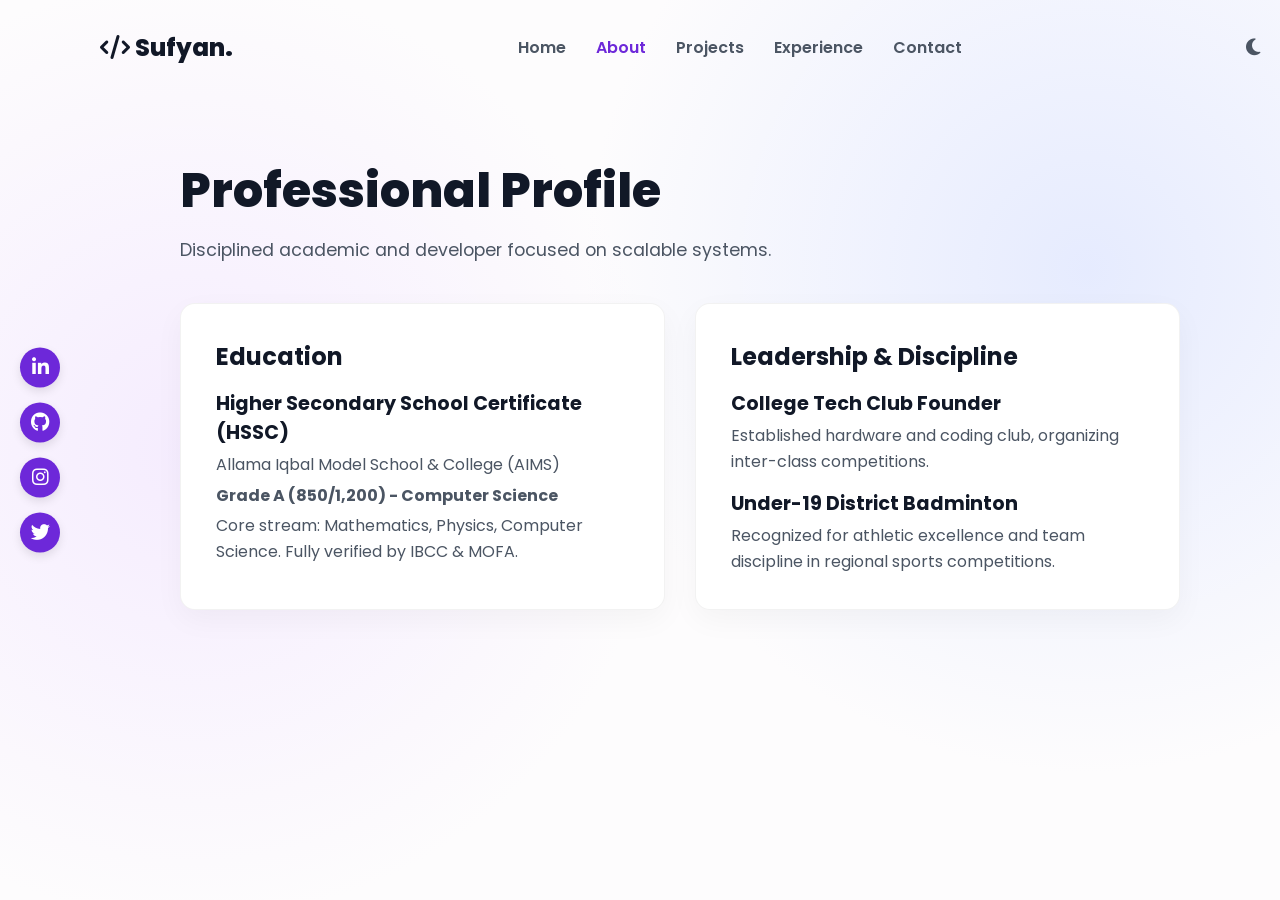
==== about.html @ 5efebbe6 "Initial commit - sufyan-portfolio" ====
<!DOCTYPE html>
<html lang="en">
<head>
    <meta charset="UTF-8">
    <meta name="viewport" content="width=device-width, initial-scale=1.0">
    <title>About | Sufyan Khan</title>
    <link rel="stylesheet" href="style.css">
    <link rel="stylesheet" href="https://cdnjs.cloudflare.com/ajax/libs/font-awesome/6.4.0/css/all.min.css">
</head>
<body>

    <aside class="social-sidebar">
        <a href="https://linkedin.com/in/sufyan-khan" target="_blank"><i class="fab fa-linkedin-in"></i></a>
        <a href="https://github.com/programmingpioneer" target="_blank"><i class="fab fa-github"></i></a>
        <a href="#"><i class="fab fa-instagram"></i></a>
        <a href="#"><i class="fab fa-twitter"></i></a>
    </aside>

    <div class="wrapper">
        <header>
            <nav>
                <div class="logo"><i class="fas fa-code"></i> Sufyan.</div>
                <ul class="nav-links">
                    <li><a href="index.html">Home</a></li>
                    <li><a href="about.html" class="active">About</a></li>
                    <li><a href="projects.html">Projects</a></li>
                    <li><a href="experience.html">Experience</a></li>
                    <li><a href="contact.html">Contact</a></li>
                </ul>
                <button id="theme-btn" class="theme-btn"><i class="fas fa-moon"></i></button>
            </nav>
        </header>

        <main class="content-section">
            <div class="section-header">
                <h1>Professional <span>Profile</span></h1>
                <p>Disciplined academic and developer focused on scalable systems.</p>
            </div>

            <div class="info-grid">
                <div class="card">
                    <h2>Education</h2>
                    <h3>Higher Secondary School Certificate (HSSC)</h3>
                    <p>Allama Iqbal Model School & College (AIMS)</p>
                    <p><strong>Grade A (850/1,200) - Computer Science</strong></p>
                    <p>Core stream: Mathematics, Physics, Computer Science. Fully verified by IBCC & MOFA.</p>
                </div>

                <div class="card">
                    <h2>Leadership & Discipline</h2>
                    <h3>College Tech Club Founder</h3>
                    <p>Established hardware and coding club, organizing inter-class competitions.</p>
                    <h3>Under-19 District Badminton</h3>
                    <p>Recognized for athletic excellence and team discipline in regional sports competitions.</p>
                </div>
            </div>
        </main>
    </div>

    <script src="script.js"></script>
    <script src="script.js"></script>
</body>
</html>
---- style.css ----
/* =========================================
   1. IMPORTS & VARIABLES (THE FOUNDATION)
   ========================================= */
@import url('https://fonts.googleapis.com/css2?family=Poppins:wght@400;600;700;800&display=swap');

:root {
    --bg-color: #fdfcfd;
    --text-primary: #111827;
    --text-secondary: #4b5563;
    --accent-color: #6d28d9;
    --circle-color: #fbc02d;
    --mesh-1: rgba(243, 232, 255, 0.8);
    --mesh-2: rgba(224, 231, 255, 0.8);
    --card-bg: #ffffff;
    --icon-bg: #ffffff;
    --border-color: rgba(0, 0, 0, 0.05);
}

/* Dark Mode Overrides */
.dark-mode {
    --bg-color: #0f172a;
    --text-primary: #f8fafc;
    --text-secondary: #94a3b8;
    --accent-color: #8b5cf6;
    --circle-color: #d97706;
    --mesh-1: rgba(88, 28, 135, 0.15);
    --mesh-2: rgba(30, 58, 138, 0.15);
    --card-bg: #1e293b;
    --icon-bg: #1e293b;
    --border-color: rgba(255, 255, 255, 0.05);
}

/* =========================================
   2. BASE RESET & BODY
   ========================================= */
* {
    margin: 0;
    padding: 0;
    box-sizing: border-box;
    font-family: 'Poppins', sans-serif;
}

body {
    background: var(--bg-color);
    background-image: 
        radial-gradient(circle at 15% 50%, var(--mesh-1) 0%, transparent 40%),
        radial-gradient(circle at 85% 30%, var(--mesh-2) 0%, transparent 40%);
    background-attachment: fixed; /* Keeps mesh static while scrolling */
    color: var(--text-primary);
    min-height: 100vh;
    overflow-x: hidden;
    transition: background 0.3s ease, color 0.3s ease;
}

.wrapper {
    max-width: 1200px;
    margin: 0 auto;
    padding: 0 20px;
    margin-left: 80px; /* Space for the fixed sidebar */
}

/* =========================================
   3. NAVIGATION & SIDEBAR
   ========================================= */
.social-sidebar {
    position: fixed;
    left: 20px;
    top: 50%;
    transform: translateY(-50%);
    display: flex;
    flex-direction: column;
    gap: 15px;
    z-index: 100;
}

.social-sidebar a {
    width: 40px;
    height: 40px;
    background: var(--accent-color);
    color: white;
    border-radius: 50%;
    display: flex;
    justify-content: center;
    align-items: center;
    text-decoration: none;
    font-size: 1.2rem;
    transition: transform 0.3s ease, background 0.3s ease;
    box-shadow: 0 4px 10px rgba(0,0,0,0.1);
}

.social-sidebar a:hover {
    transform: scale(1.15);
    background: var(--text-primary);
}

header nav {
    display: flex;
    justify-content: space-between;
    align-items: center;
    padding: 30px 0;
}

.logo {
    font-weight: 800;
    font-size: 1.5rem;
    color: var(--text-primary);
}

.nav-links {
    list-style: none;
    display: flex;
    gap: 30px;
}

.nav-links a {
    text-decoration: none;
    color: var(--text-secondary);
    font-weight: 600;
    transition: color 0.3s;
}

.nav-links a:hover, .nav-links a.active {
    color: var(--accent-color);
}

.theme-btn {
    background: none;
    border: none;
    font-size: 1.2rem;
    cursor: pointer;
    color: var(--text-secondary);
    transition: color 0.3s;
}

.theme-btn:hover {
    color: var(--accent-color);
}

/* =========================================
   4. HOME PAGE (HERO SECTION)
   ========================================= */
.hero {
    display: flex;
    align-items: center;
    justify-content: space-between;
    min-height: 75vh;
    gap: 50px;
}

.hero-content {
    flex: 1;
    max-width: 550px;
}

.greeting {
    display: inline-block;
    font-weight: 600;
    margin-bottom: 10px;
    font-size: 1.2rem;
}

.hero-content h1 {
    font-size: 4rem;
    line-height: 1.1;
    margin-bottom: 10px;
    color: var(--text-primary);
    font-weight: 800;
}

.typing-text {
    font-size: 1.5rem;
    font-weight: 400;
    color: var(--text-secondary);
    margin-bottom: 20px;
}

.typing-text span {
    color: var(--accent-color);
    font-weight: 700;
}

.hero-content p {
    color: var(--text-secondary);
    line-height: 1.7;
    margin-bottom: 30px;
    font-size: 1.05rem;
}

.btn-primary {
    display: inline-block;
    background: var(--accent-color);
    color: white;
    padding: 12px 30px;
    border-radius: 8px;
    text-decoration: none;
    font-weight: 600;
    transition: transform 0.3s ease, box-shadow 0.3s ease;
    box-shadow: 0 4px 15px rgba(109, 40, 217, 0.3);
}

.btn-primary:hover {
    transform: translateY(-3px);
    box-shadow: 0 8px 25px rgba(109, 40, 217, 0.4);
}

/* --- Hero Visuals & Circle Clipping --- */
.hero-visual {
    flex: 1;
    position: relative;
    display: flex;
    justify-content: center;
    align-items: center;
}

.avatar-wrapper {
    position: relative;
    width: 380px;  
    height: 380px;
    background: var(--circle-color);
    border-radius: 50%;
    display: flex;
    justify-content: center;
    align-items: flex-end; /* Pushes image to bottom */
    overflow: hidden; /* CLIPS THE BOTTOM PERFECTLY */
    z-index: 2;
    transition: background 0.3s;
    box-shadow: 0 15px 35px rgba(0,0,0,0.1);
}

.avatar {
    width: 85%; /* Image scaling */
    height: auto;
    position: relative;
    z-index: 3;
    display: block;
}

/* --- Floating Icons --- */
.float-icon {
    position: absolute;
    width: 55px;
    height: 55px;
    background: var(--icon-bg);
    border-radius: 50%;
    display: flex;
    justify-content: center;
    align-items: center;
    font-size: 1.6rem;
    box-shadow: 0 10px 25px rgba(0,0,0,0.08);
    z-index: 3;
    animation: float 4s ease-in-out infinite;
    transition: background 0.3s;
    border: 1px solid var(--border-color);
}

.icon-1 { top: 5%; left: 5%; color: #3776ab; animation-delay: 0s; } 
.icon-2 { top: 25%; right: 0%; color: #4479a1; animation-delay: 1s; } 
.icon-3 { bottom: 15%; left: 0%; color: #f7df1e; animation-delay: 2s; } 
.icon-4 { bottom: 5%; right: 15%; color: #e34f26; animation-delay: 3s; } 

@keyframes float {
    0% { transform: translateY(0px); }
    50% { transform: translateY(-15px); }
    100% { transform: translateY(0px); }
}

/* =========================================
   5. INTERNAL PAGES (ABOUT & PROJECTS)
   ========================================= */
.content-section {
    padding: 60px 0;
    max-width: 1000px;
    margin: 0 auto;
}

.section-header h1 {
    font-size: 3rem;
    color: var(--text-primary);
    font-weight: 800;
}

.section-header p {
    color: var(--text-secondary);
    font-size: 1.1rem;
    margin-top: 10px;
}

.info-grid {
    display: grid;
    grid-template-columns: repeat(auto-fit, minmax(320px, 1fr));
    gap: 30px;
    margin-top: 40px;
}

/* BUG FIX: Removed opacity:0 so cards always show */
.card {
    background: var(--card-bg);
    padding: 35px;
    border-radius: 15px;
    box-shadow: 0 10px 30px rgba(0,0,0,0.04);
    border: 1px solid var(--border-color);
    transition: transform 0.3s ease, box-shadow 0.3s ease;
}

.card:hover {
    transform: translateY(-8px);
    box-shadow: 0 20px 40px rgba(0,0,0,0.08);
    border-color: var(--accent-color);
}

.card h2 {
    font-size: 1.5rem;
    color: var(--text-primary);
    margin-bottom: 10px;
}

.card h3 {
    font-size: 1.2rem;
    color: var(--text-primary);
    margin-top: 15px;
}

.card p {
    color: var(--text-secondary);
    line-height: 1.6;
    margin-top: 5px;
}

/* =========================================
   6. MOBILE RESPONSIVE QUERIES
   ========================================= */
@media (max-width: 968px) {
    .hero { 
        flex-direction: column; 
        text-align: center; 
        margin-top: 40px; 
    }
    .hero-content h1 { font-size: 3rem; }
    .hero-content { max-width: 100%; }
    .wrapper { margin-left: 0; }
    .social-sidebar { display: none; }
    
    /* Shrink the circle & layout for mobile */
    .avatar-wrapper { 
        width: 280px; 
        height: 280px; 
        margin: 0 auto;
    }
    
    .nav-links { display: none; /* Add a hamburger menu later if needed */ }
    
    .float-icon { width: 45px; height: 45px; font-size: 1.2rem; }
}

/* =========================================
   7. CONTACT PAGE FORM STYLING
   ========================================= */
.contact-container { 
    display: grid; 
    grid-template-columns: 1fr 1fr; 
    gap: 40px; 
    margin-top: 40px; 
}

.form-group { 
    margin-bottom: 20px; 
}

.form-group label { 
    display: block; 
    margin-bottom: 8px; 
    font-weight: 600; 
    color: var(--text-primary); 
    font-size: 0.9rem;
}

.form-group input, .form-group textarea { 
    width: 100%; 
    padding: 12px 15px; 
    border: 1px solid var(--border-color); 
    border-radius: 8px; 
    background: var(--card-bg); 
    color: var(--text-primary); 
    font-family: 'Poppins', sans-serif; 
    transition: border-color 0.3s, box-shadow 0.3s; 
}

.form-group input:focus, .form-group textarea:focus { 
    outline: none; 
    border-color: var(--accent-color); 
    box-shadow: 0 0 0 3px rgba(109, 40, 217, 0.1);
}

/* Mobile screen par dono boxes (Info aur Form) ko ek line mein stack karne ke liye */
@media (max-width: 768px) { 
    .contact-container { grid-template-columns: 1fr; } 
}
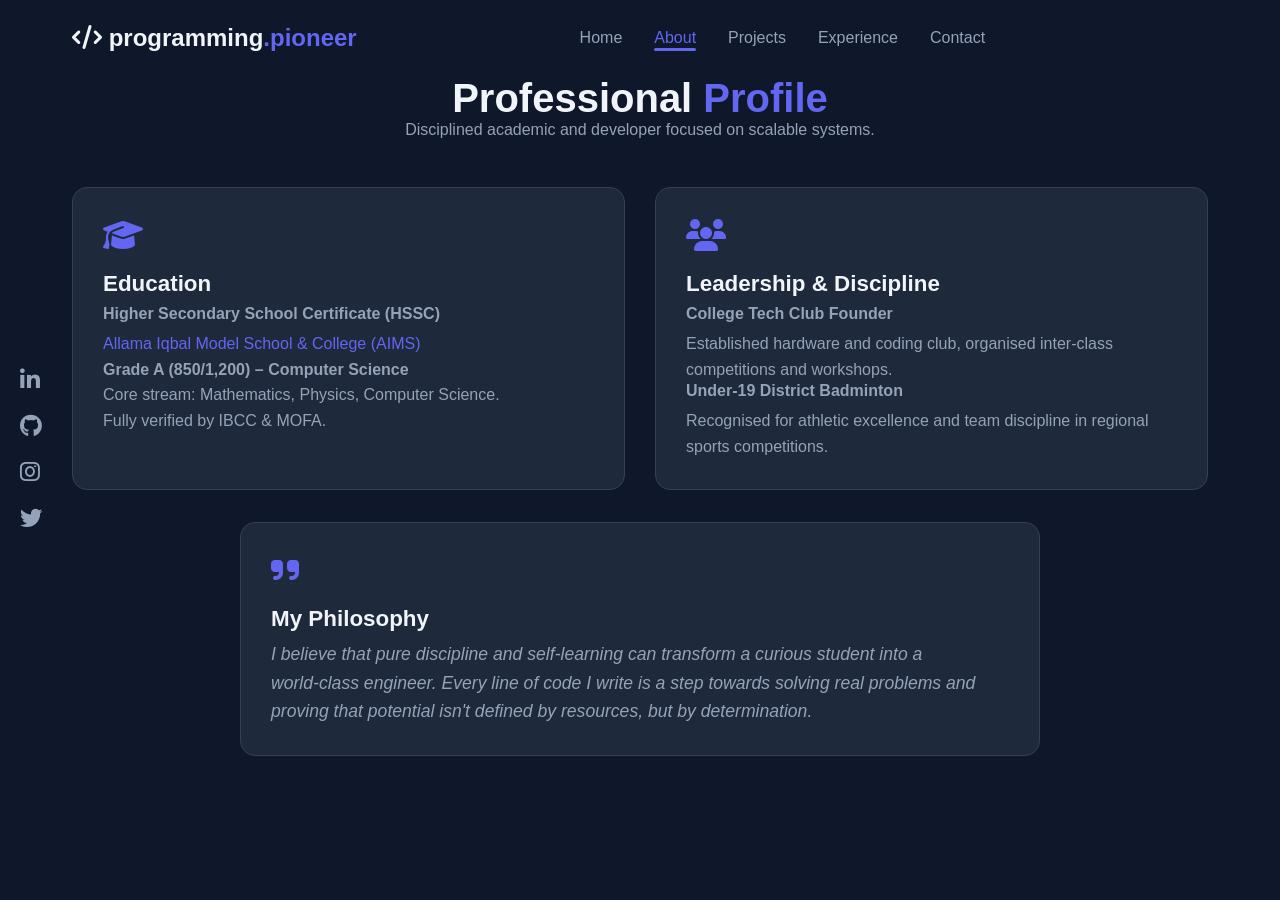
==== commit 347b5b09: "initial portfolio" ====
--- a/about.html
+++ b/about.html
@@ -3,14 +3,13 @@
 <head>
     <meta charset="UTF-8">
     <meta name="viewport" content="width=device-width, initial-scale=1.0">
-    <title>About | Sufyan Khan</title>
+    <title>About | Programming Pioneer</title>
     <link rel="stylesheet" href="style.css">
     <link rel="stylesheet" href="https://cdnjs.cloudflare.com/ajax/libs/font-awesome/6.4.0/css/all.min.css">
 </head>
 <body>
-
     <aside class="social-sidebar">
-        <a href="https://linkedin.com/in/sufyan-khan" target="_blank"><i class="fab fa-linkedin-in"></i></a>
+        <a href="https://linkedin.com/in/sufyan-khans" target="_blank"><i class="fab fa-linkedin-in"></i></a>
         <a href="https://github.com/programmingpioneer" target="_blank"><i class="fab fa-github"></i></a>
         <a href="#"><i class="fab fa-instagram"></i></a>
         <a href="#"><i class="fab fa-twitter"></i></a>
@@ -19,7 +18,7 @@
     <div class="wrapper">
         <header>
             <nav>
-                <div class="logo"><i class="fas fa-code"></i> Sufyan.</div>
+                <div class="logo"><i class="fas fa-code"></i> programming<span>.pioneer</span></div>
                 <ul class="nav-links">
                     <li><a href="index.html">Home</a></li>
                     <li><a href="about.html" class="active">About</a></li>
@@ -27,37 +26,46 @@
                     <li><a href="experience.html">Experience</a></li>
                     <li><a href="contact.html">Contact</a></li>
                 </ul>
-                <button id="theme-btn" class="theme-btn"><i class="fas fa-moon"></i></button>
+                <div class="nav-controls">
+                    <div class="hamburger"><i class="fas fa-bars"></i></div>
+                </div>
             </nav>
         </header>
 
         <main class="content-section">
             <div class="section-header">
-                <h1>Professional <span>Profile</span></h1>
+                <h1>Professional <span style="color: var(--accent-color);">Profile</span></h1>
                 <p>Disciplined academic and developer focused on scalable systems.</p>
             </div>
 
-            <div class="info-grid">
+            <div class="info-grid" style="margin-bottom: 2rem;">
                 <div class="card">
+                    <div class="card-icon"><i class="fas fa-graduation-cap"></i></div>
                     <h2>Education</h2>
                     <h3>Higher Secondary School Certificate (HSSC)</h3>
-                    <p>Allama Iqbal Model School & College (AIMS)</p>
-                    <p><strong>Grade A (850/1,200) - Computer Science</strong></p>
-                    <p>Core stream: Mathematics, Physics, Computer Science. Fully verified by IBCC & MOFA.</p>
+                    <p class="card-subtitle">Allama Iqbal Model School & College (AIMS)</p>
+                    <p><strong>Grade A (850/1,200) – Computer Science</strong></p>
+                    <p>Core stream: Mathematics, Physics, Computer Science.<br>Fully verified by IBCC & MOFA.</p>
                 </div>
 
                 <div class="card">
+                    <div class="card-icon"><i class="fas fa-users"></i></div>
                     <h2>Leadership & Discipline</h2>
                     <h3>College Tech Club Founder</h3>
-                    <p>Established hardware and coding club, organizing inter-class competitions.</p>
-                    <h3>Under-19 District Badminton</h3>
-                    <p>Recognized for athletic excellence and team discipline in regional sports competitions.</p>
+                    <p>Established hardware and coding club, organised inter‑class competitions and workshops.</p>
+                    <h3>Under‑19 District Badminton</h3>
+                    <p>Recognised for athletic excellence and team discipline in regional sports competitions.</p>
                 </div>
+            </div>
+
+            <div class="card" style="max-width: 800px; margin: 0 auto;">
+                <div class="card-icon"><i class="fas fa-quote-right"></i></div>
+                <h2>My Philosophy</h2>
+                <p class="statement">I believe that pure discipline and self‑learning can transform a curious student into a world‑class engineer. Every line of code I write is a step towards solving real problems and proving that potential isn't defined by resources, but by determination.</p>
             </div>
         </main>
     </div>
 
     <script src="script.js"></script>
-    <script src="script.js"></script>
 </body>
 </html>
--- a/style.css
+++ b/style.css
@@ -1,397 +1,111 @@
-/* =========================================
-   1. IMPORTS & VARIABLES (THE FOUNDATION)
-   ========================================= */
-@import url('https://fonts.googleapis.com/css2?family=Poppins:wght@400;600;700;800&display=swap');
-
+/* ========== CSS VARIABLES ========== */
 :root {
-    --bg-color: #fdfcfd;
-    --text-primary: #111827;
-    --text-secondary: #4b5563;
-    --accent-color: #6d28d9;
-    --circle-color: #fbc02d;
-    --mesh-1: rgba(243, 232, 255, 0.8);
-    --mesh-2: rgba(224, 231, 255, 0.8);
-    --card-bg: #ffffff;
-    --icon-bg: #ffffff;
-    --border-color: rgba(0, 0, 0, 0.05);
+    --bg-primary: #0f172a;
+    --bg-secondary: #1e293b;
+    --text-primary: #f1f5f9;
+    --text-secondary: #94a3b8;
+    --accent-color: #6366f1;
+    --accent-hover: #818cf8;
+    --card-bg: #1e293b;
+    --icon-bg: #1e293b;
+    --border-color: #334155;
 }
 
-/* Dark Mode Overrides */
-.dark-mode {
-    --bg-color: #0f172a;
-    --text-primary: #f8fafc;
-    --text-secondary: #94a3b8;
-    --accent-color: #8b5cf6;
-    --circle-color: #d97706;
-    --mesh-1: rgba(88, 28, 135, 0.15);
-    --mesh-2: rgba(30, 58, 138, 0.15);
-    --card-bg: #1e293b;
-    --icon-bg: #1e293b;
-    --border-color: rgba(255, 255, 255, 0.05);
+/* ========== GLOBAL ========== */
+* { margin: 0; padding: 0; box-sizing: border-box; }
+body {
+    font-family: 'Poppins', 'Inter', sans-serif;
+    background-color: var(--bg-primary);
+    color: var(--text-primary);
+    overflow-x: hidden;
 }
+a { color: var(--accent-color); text-decoration: none; }
 
-/* =========================================
-   2. BASE RESET & BODY
-   ========================================= */
-* {
-    margin: 0;
-    padding: 0;
-    box-sizing: border-box;
-    font-family: 'Poppins', sans-serif;
+/* ========== SOCIAL SIDEBAR ========== */
+.social-sidebar {
+    position: fixed; left: 20px; top: 50%; transform: translateY(-50%);
+    display: flex; flex-direction: column; gap: 20px; z-index: 1000;
 }
+.social-sidebar a { color: var(--text-secondary); font-size: 1.4rem; transition: 0.3s; }
+.social-sidebar a:hover { color: var(--accent-color); transform: translateY(-3px); }
 
-body {
-    background: var(--bg-color);
-    background-image: 
-        radial-gradient(circle at 15% 50%, var(--mesh-1) 0%, transparent 40%),
-        radial-gradient(circle at 85% 30%, var(--mesh-2) 0%, transparent 40%);
-    background-attachment: fixed; /* Keeps mesh static while scrolling */
-    color: var(--text-primary);
-    min-height: 100vh;
-    overflow-x: hidden;
-    transition: background 0.3s ease, color 0.3s ease;
+/* ========== WRAPPER & HEADER ========== */
+.wrapper { max-width: 1200px; margin: 0 auto; padding: 0 2rem; }
+header { padding: 1.5rem 0; }
+nav { display: flex; align-items: center; justify-content: space-between; flex-wrap: wrap; }
+.logo { font-size: 1.5rem; font-weight: 700; color: var(--text-primary); }
+.logo span { color: var(--accent-color); }
+.nav-links { display: flex; list-style: none; gap: 2rem; }
+.nav-links a { color: var(--text-secondary); font-weight: 500; transition: color 0.3s; position: relative; }
+.nav-links a:hover, .nav-links a.active { color: var(--accent-color); }
+.nav-links a.active::after {
+    content: ''; position: absolute; bottom: -5px; left: 0;
+    width: 100%; height: 3px; background: var(--accent-color); border-radius: 2px;
 }
+.hamburger { display: none; cursor: pointer; color: var(--text-primary); font-size: 1.5rem; }
 
-.wrapper {
-    max-width: 1200px;
-    margin: 0 auto;
-    padding: 0 20px;
-    margin-left: 80px; /* Space for the fixed sidebar */
+/* ========== HERO SECTION ========== */
+.hero { display: flex; align-items: center; justify-content: space-between; min-height: 80vh; padding: 2rem 0; gap: 3rem; flex-wrap: wrap; }
+.hero-content { flex: 1 1 500px; }
+.greeting { color: var(--accent-color); font-weight: 600; letter-spacing: 2px; font-size: 0.9rem; text-transform: uppercase; }
+.hero h1 { font-size: 3.5rem; font-weight: 800; margin: 10px 0; }
+.typing-text { font-size: 2rem; margin-bottom: 1rem; }
+.typing-text span { color: var(--accent-color); }
+.hero p { color: var(--text-secondary); line-height: 1.8; margin-bottom: 2rem; max-width: 600px; }
+.hero-buttons { display: flex; gap: 15px; flex-wrap: wrap; }
+
+/* ========== BUTTONS ========== */
+.btn-primary {
+    background: var(--accent-color); color: white; padding: 12px 28px; border-radius: 30px;
+    font-weight: 600; display: inline-flex; align-items: center; gap: 8px; transition: 0.3s;
 }
+.btn-primary:hover { background: var(--accent-hover); transform: translateY(-3px); box-shadow: 0 10px 20px rgba(99,102,241,0.3); }
+.btn-secondary {
+    background: transparent; border: 2px solid var(--accent-color); color: var(--accent-color);
+    padding: 12px 28px; border-radius: 30px; font-weight: 600; display: inline-flex; align-items: center; gap: 8px; transition: 0.3s;
+}
+.btn-secondary:hover { background: var(--accent-color); color: white; transform: translateY(-3px); }
 
-/* =========================================
-   3. NAVIGATION & SIDEBAR
-   ========================================= */
-.social-sidebar {
-    position: fixed;
-    left: 20px;
-    top: 50%;
-    transform: translateY(-50%);
-    display: flex;
-    flex-direction: column;
-    gap: 15px;
-    z-index: 100;
-}
+/* ========== HERO VISUAL ========== */
+.hero-visual { position: relative; flex: 1 1 300px; display: flex; justify-content: center; align-items: center; }
+.avatar-wrapper { width: 280px; height: 280px; border-radius: 50%; background: linear-gradient(135deg, var(--accent-color), #a78bfa); padding: 5px; animation: float 6s ease-in-out infinite; }
+.avatar { width: 100%; height: 100%; border-radius: 50%; object-fit: cover; border: 4px solid var(--bg-primary); }
+.float-icon { position: absolute; font-size: 2rem; color: var(--accent-color); animation: floatIcon 4s ease-in-out infinite; }
+.icon-1 { top: 10%; left: 5%; animation-delay: 0s; }
+.icon-2 { top: 70%; left: 0; animation-delay: 1s; }
+.icon-3 { top: 20%; right: 5%; animation-delay: 2s; }
+.icon-4 { bottom: 10%; right: 10%; animation-delay: 0.5s; }
+@keyframes float { 0%,100% { transform: translateY(0); } 50% { transform: translateY(-20px); } }
+@keyframes floatIcon { 0%,100% { transform: translateY(0) rotate(0deg); } 50% { transform: translateY(-15px) rotate(10deg); } }
 
-.social-sidebar a {
-    width: 40px;
-    height: 40px;
-    background: var(--accent-color);
-    color: white;
-    border-radius: 50%;
-    display: flex;
-    justify-content: center;
-    align-items: center;
-    text-decoration: none;
-    font-size: 1.2rem;
-    transition: transform 0.3s ease, background 0.3s ease;
-    box-shadow: 0 4px 10px rgba(0,0,0,0.1);
-}
+/* ========== CONTENT SECTIONS ========== */
+.content-section { padding-bottom: 3rem; }
+.section-header { text-align: center; margin-bottom: 3rem; }
+.section-header h1 { font-size: 2.5rem; }
+.section-header p { color: var(--text-secondary); }
+.info-grid { display: grid; grid-template-columns: repeat(auto-fit, minmax(300px, 1fr)); gap: 30px; }
+.card { background: var(--card-bg); border: 1px solid var(--border-color); border-radius: 15px; padding: 30px; transition: transform 0.3s, box-shadow 0.3s; }
+.card:hover { transform: translateY(-5px); box-shadow: 0 20px 40px rgba(0,0,0,0.1); }
+.card-icon { font-size: 2rem; color: var(--accent-color); margin-bottom: 1rem; }
+.card h2 { font-size: 1.4rem; margin-bottom: 0.5rem; }
+.card h3 { font-size: 1rem; color: var(--text-secondary); margin-bottom: 0.5rem; }
+.card p { color: var(--text-secondary); line-height: 1.6; }
+.card-subtitle { color: var(--accent-color) !important; font-weight: 500; }
+.card-links { margin-top: 1.5rem; display: flex; flex-wrap: wrap; gap: 1rem; }
+.card-links a { font-weight: 600; }
+.tech-stack { color: var(--accent-color); font-weight: 600; font-size: 0.9rem; margin: 8px 0; }
+.contact-card { text-align: center; }
+.contact-link { font-size: 1.1rem; color: var(--accent-color); word-break: break-word; }
+.statement { font-size: 1.1rem; font-style: italic; }
 
-.social-sidebar a:hover {
-    transform: scale(1.15);
-    background: var(--text-primary);
-}
-
-header nav {
-    display: flex;
-    justify-content: space-between;
-    align-items: center;
-    padding: 30px 0;
-}
-
-.logo {
-    font-weight: 800;
-    font-size: 1.5rem;
-    color: var(--text-primary);
-}
-
-.nav-links {
-    list-style: none;
-    display: flex;
-    gap: 30px;
-}
-
-.nav-links a {
-    text-decoration: none;
-    color: var(--text-secondary);
-    font-weight: 600;
-    transition: color 0.3s;
-}
-
-.nav-links a:hover, .nav-links a.active {
-    color: var(--accent-color);
-}
-
-.theme-btn {
-    background: none;
-    border: none;
-    font-size: 1.2rem;
-    cursor: pointer;
-    color: var(--text-secondary);
-    transition: color 0.3s;
-}
-
-.theme-btn:hover {
-    color: var(--accent-color);
-}
-
-/* =========================================
-   4. HOME PAGE (HERO SECTION)
-   ========================================= */
-.hero {
-    display: flex;
-    align-items: center;
-    justify-content: space-between;
-    min-height: 75vh;
-    gap: 50px;
-}
-
-.hero-content {
-    flex: 1;
-    max-width: 550px;
-}
-
-.greeting {
-    display: inline-block;
-    font-weight: 600;
-    margin-bottom: 10px;
-    font-size: 1.2rem;
-}
-
-.hero-content h1 {
-    font-size: 4rem;
-    line-height: 1.1;
-    margin-bottom: 10px;
-    color: var(--text-primary);
-    font-weight: 800;
-}
-
-.typing-text {
-    font-size: 1.5rem;
-    font-weight: 400;
-    color: var(--text-secondary);
-    margin-bottom: 20px;
-}
-
-.typing-text span {
-    color: var(--accent-color);
-    font-weight: 700;
-}
-
-.hero-content p {
-    color: var(--text-secondary);
-    line-height: 1.7;
-    margin-bottom: 30px;
-    font-size: 1.05rem;
-}
-
-.btn-primary {
-    display: inline-block;
-    background: var(--accent-color);
-    color: white;
-    padding: 12px 30px;
-    border-radius: 8px;
-    text-decoration: none;
-    font-weight: 600;
-    transition: transform 0.3s ease, box-shadow 0.3s ease;
-    box-shadow: 0 4px 15px rgba(109, 40, 217, 0.3);
-}
-
-.btn-primary:hover {
-    transform: translateY(-3px);
-    box-shadow: 0 8px 25px rgba(109, 40, 217, 0.4);
-}
-
-/* --- Hero Visuals & Circle Clipping --- */
-.hero-visual {
-    flex: 1;
-    position: relative;
-    display: flex;
-    justify-content: center;
-    align-items: center;
-}
-
-.avatar-wrapper {
-    position: relative;
-    width: 380px;  
-    height: 380px;
-    background: var(--circle-color);
-    border-radius: 50%;
-    display: flex;
-    justify-content: center;
-    align-items: flex-end; /* Pushes image to bottom */
-    overflow: hidden; /* CLIPS THE BOTTOM PERFECTLY */
-    z-index: 2;
-    transition: background 0.3s;
-    box-shadow: 0 15px 35px rgba(0,0,0,0.1);
-}
-
-.avatar {
-    width: 85%; /* Image scaling */
-    height: auto;
-    position: relative;
-    z-index: 3;
-    display: block;
-}
-
-/* --- Floating Icons --- */
-.float-icon {
-    position: absolute;
-    width: 55px;
-    height: 55px;
-    background: var(--icon-bg);
-    border-radius: 50%;
-    display: flex;
-    justify-content: center;
-    align-items: center;
-    font-size: 1.6rem;
-    box-shadow: 0 10px 25px rgba(0,0,0,0.08);
-    z-index: 3;
-    animation: float 4s ease-in-out infinite;
-    transition: background 0.3s;
-    border: 1px solid var(--border-color);
-}
-
-.icon-1 { top: 5%; left: 5%; color: #3776ab; animation-delay: 0s; } 
-.icon-2 { top: 25%; right: 0%; color: #4479a1; animation-delay: 1s; } 
-.icon-3 { bottom: 15%; left: 0%; color: #f7df1e; animation-delay: 2s; } 
-.icon-4 { bottom: 5%; right: 15%; color: #e34f26; animation-delay: 3s; } 
-
-@keyframes float {
-    0% { transform: translateY(0px); }
-    50% { transform: translateY(-15px); }
-    100% { transform: translateY(0px); }
-}
-
-/* =========================================
-   5. INTERNAL PAGES (ABOUT & PROJECTS)
-   ========================================= */
-.content-section {
-    padding: 60px 0;
-    max-width: 1000px;
-    margin: 0 auto;
-}
-
-.section-header h1 {
-    font-size: 3rem;
-    color: var(--text-primary);
-    font-weight: 800;
-}
-
-.section-header p {
-    color: var(--text-secondary);
-    font-size: 1.1rem;
-    margin-top: 10px;
-}
-
-.info-grid {
-    display: grid;
-    grid-template-columns: repeat(auto-fit, minmax(320px, 1fr));
-    gap: 30px;
-    margin-top: 40px;
-}
-
-/* BUG FIX: Removed opacity:0 so cards always show */
-.card {
-    background: var(--card-bg);
-    padding: 35px;
-    border-radius: 15px;
-    box-shadow: 0 10px 30px rgba(0,0,0,0.04);
-    border: 1px solid var(--border-color);
-    transition: transform 0.3s ease, box-shadow 0.3s ease;
-}
-
-.card:hover {
-    transform: translateY(-8px);
-    box-shadow: 0 20px 40px rgba(0,0,0,0.08);
-    border-color: var(--accent-color);
-}
-
-.card h2 {
-    font-size: 1.5rem;
-    color: var(--text-primary);
-    margin-bottom: 10px;
-}
-
-.card h3 {
-    font-size: 1.2rem;
-    color: var(--text-primary);
-    margin-top: 15px;
-}
-
-.card p {
-    color: var(--text-secondary);
-    line-height: 1.6;
-    margin-top: 5px;
-}
-
-/* =========================================
-   6. MOBILE RESPONSIVE QUERIES
-   ========================================= */
-@media (max-width: 968px) {
-    .hero { 
-        flex-direction: column; 
-        text-align: center; 
-        margin-top: 40px; 
-    }
-    .hero-content h1 { font-size: 3rem; }
-    .hero-content { max-width: 100%; }
-    .wrapper { margin-left: 0; }
+/* ========== RESPONSIVE ========== */
+@media (max-width: 768px) {
     .social-sidebar { display: none; }
-    
-    /* Shrink the circle & layout for mobile */
-    .avatar-wrapper { 
-        width: 280px; 
-        height: 280px; 
-        margin: 0 auto;
-    }
-    
-    .nav-links { display: none; /* Add a hamburger menu later if needed */ }
-    
-    .float-icon { width: 45px; height: 45px; font-size: 1.2rem; }
-}
-
-/* =========================================
-   7. CONTACT PAGE FORM STYLING
-   ========================================= */
-.contact-container { 
-    display: grid; 
-    grid-template-columns: 1fr 1fr; 
-    gap: 40px; 
-    margin-top: 40px; 
-}
-
-.form-group { 
-    margin-bottom: 20px; 
-}
-
-.form-group label { 
-    display: block; 
-    margin-bottom: 8px; 
-    font-weight: 600; 
-    color: var(--text-primary); 
-    font-size: 0.9rem;
-}
-
-.form-group input, .form-group textarea { 
-    width: 100%; 
-    padding: 12px 15px; 
-    border: 1px solid var(--border-color); 
-    border-radius: 8px; 
-    background: var(--card-bg); 
-    color: var(--text-primary); 
-    font-family: 'Poppins', sans-serif; 
-    transition: border-color 0.3s, box-shadow 0.3s; 
-}
-
-.form-group input:focus, .form-group textarea:focus { 
-    outline: none; 
-    border-color: var(--accent-color); 
-    box-shadow: 0 0 0 3px rgba(109, 40, 217, 0.1);
-}
-
-/* Mobile screen par dono boxes (Info aur Form) ko ek line mein stack karne ke liye */
-@media (max-width: 768px) { 
-    .contact-container { grid-template-columns: 1fr; } 
+    .nav-links { display: none; position: absolute; top: 80px; left: 0; width: 100%; background: var(--bg-primary); flex-direction: column; padding: 2rem; gap: 1.5rem; border-bottom: 1px solid var(--border-color); }
+    .nav-links.active { display: flex; }
+    .hamburger { display: block; }
+    .hero { flex-direction: column; text-align: center; }
+    .hero h1 { font-size: 2.5rem; }
+    .hero-buttons { justify-content: center; }
+    .info-grid { grid-template-columns: 1fr; }
 }
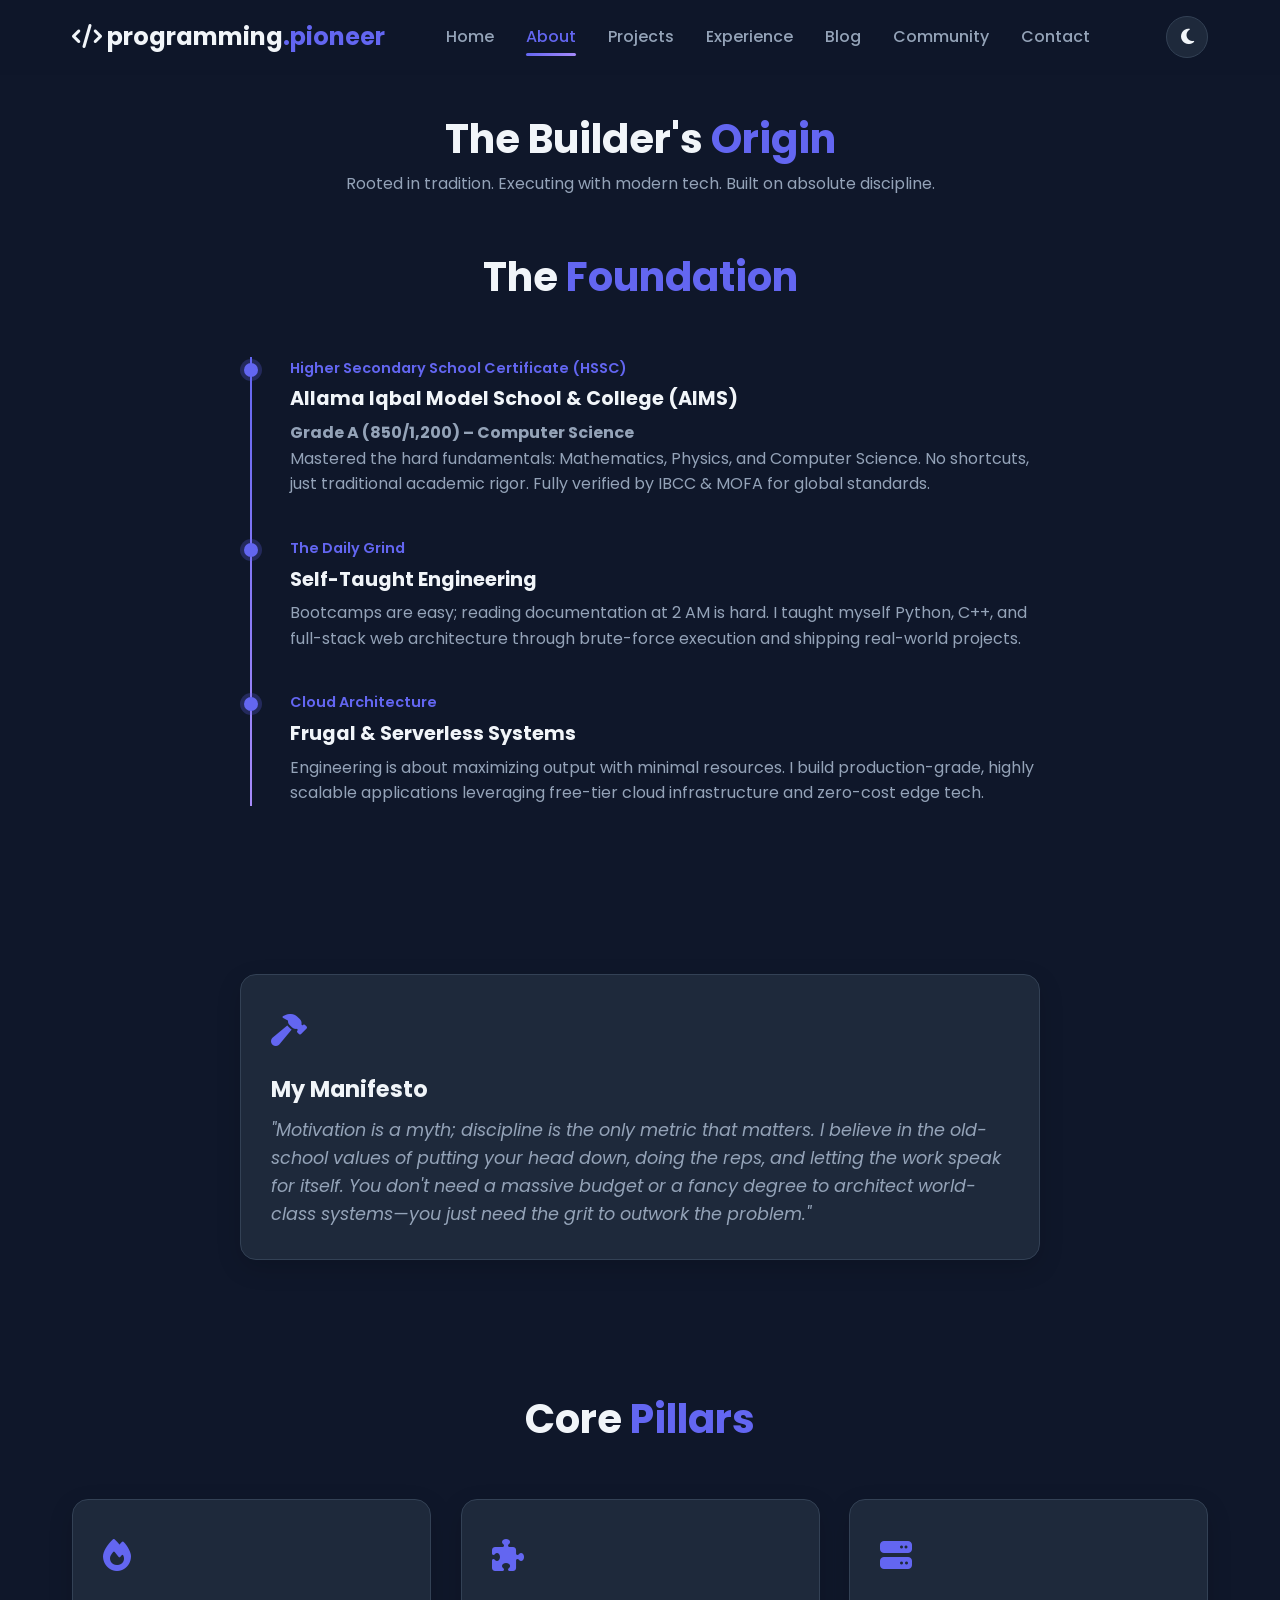
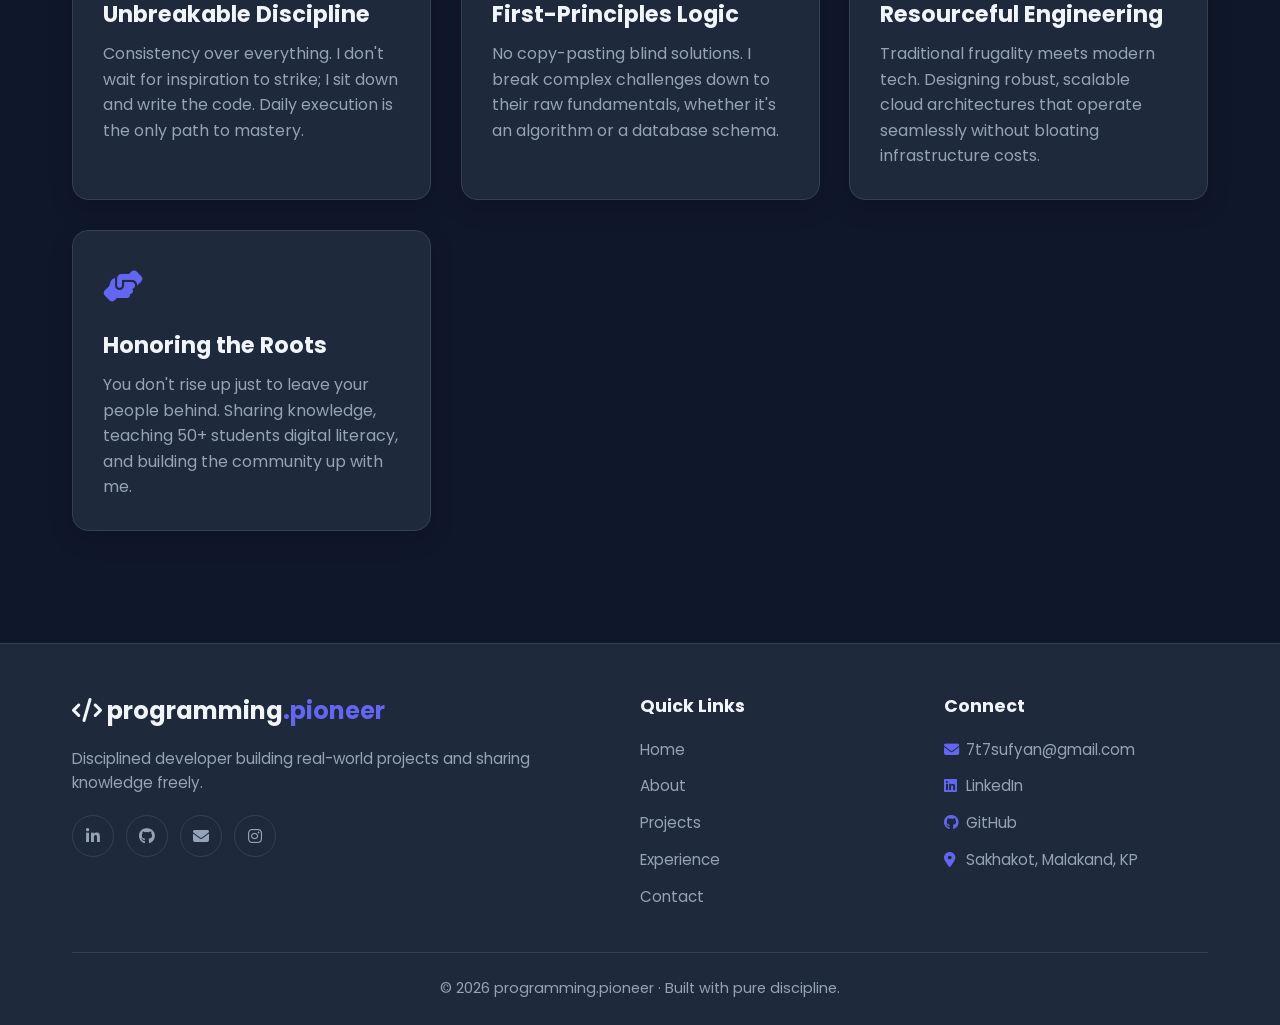
==== commit 04581b7d: "feat: complete portfolio website" ====
--- a/about.html
+++ b/about.html
@@ -1,71 +1,291 @@
-<!DOCTYPE html>
+<!doctype html>
 <html lang="en">
-<head>
-    <meta charset="UTF-8">
-    <meta name="viewport" content="width=device-width, initial-scale=1.0">
-    <title>About | Programming Pioneer</title>
-    <link rel="stylesheet" href="style.css">
-    <link rel="stylesheet" href="https://cdnjs.cloudflare.com/ajax/libs/font-awesome/6.4.0/css/all.min.css">
-</head>
-<body>
-    <aside class="social-sidebar">
-        <a href="https://linkedin.com/in/sufyan-khans" target="_blank"><i class="fab fa-linkedin-in"></i></a>
-        <a href="https://github.com/programmingpioneer" target="_blank"><i class="fab fa-github"></i></a>
-        <a href="#"><i class="fab fa-instagram"></i></a>
-        <a href="#"><i class="fab fa-twitter"></i></a>
-    </aside>
-
-    <div class="wrapper">
-        <header>
-            <nav>
-                <div class="logo"><i class="fas fa-code"></i> programming<span>.pioneer</span></div>
-                <ul class="nav-links">
-                    <li><a href="index.html">Home</a></li>
-                    <li><a href="about.html" class="active">About</a></li>
-                    <li><a href="projects.html">Projects</a></li>
-                    <li><a href="experience.html">Experience</a></li>
-                    <li><a href="contact.html">Contact</a></li>
-                </ul>
-                <div class="nav-controls">
-                    <div class="hamburger"><i class="fas fa-bars"></i></div>
-                </div>
-            </nav>
-        </header>
-
-        <main class="content-section">
-            <div class="section-header">
-                <h1>Professional <span style="color: var(--accent-color);">Profile</span></h1>
-                <p>Disciplined academic and developer focused on scalable systems.</p>
-            </div>
-
-            <div class="info-grid" style="margin-bottom: 2rem;">
-                <div class="card">
-                    <div class="card-icon"><i class="fas fa-graduation-cap"></i></div>
-                    <h2>Education</h2>
-                    <h3>Higher Secondary School Certificate (HSSC)</h3>
-                    <p class="card-subtitle">Allama Iqbal Model School & College (AIMS)</p>
-                    <p><strong>Grade A (850/1,200) – Computer Science</strong></p>
-                    <p>Core stream: Mathematics, Physics, Computer Science.<br>Fully verified by IBCC & MOFA.</p>
-                </div>
-
-                <div class="card">
-                    <div class="card-icon"><i class="fas fa-users"></i></div>
-                    <h2>Leadership & Discipline</h2>
-                    <h3>College Tech Club Founder</h3>
-                    <p>Established hardware and coding club, organised inter‑class competitions and workshops.</p>
-                    <h3>Under‑19 District Badminton</h3>
-                    <p>Recognised for athletic excellence and team discipline in regional sports competitions.</p>
-                </div>
-            </div>
-
-            <div class="card" style="max-width: 800px; margin: 0 auto;">
-                <div class="card-icon"><i class="fas fa-quote-right"></i></div>
-                <h2>My Philosophy</h2>
-                <p class="statement">I believe that pure discipline and self‑learning can transform a curious student into a world‑class engineer. Every line of code I write is a step towards solving real problems and proving that potential isn't defined by resources, but by determination.</p>
-            </div>
-        </main>
+  <head>
+    <meta charset="UTF-8" />
+    <meta name="viewport" content="width=device-width, initial-scale=1.0" />
+    <title>About The Builder | Sufyan Khan</title>
+
+    <link rel="preconnect" href="https://fonts.googleapis.com" />
+    <link rel="preconnect" href="https://fonts.gstatic.com" crossorigin />
+    <link
+      href="https://fonts.googleapis.com/css2?family=Poppins:wght@400;500;600;700;800&family=Inter:wght@400;500;600&display=swap"
+      rel="stylesheet"
+    />
+    <link
+      rel="stylesheet"
+      href="https://cdnjs.cloudflare.com/ajax/libs/font-awesome/6.4.0/css/all.min.css"
+    />
+    <link rel="stylesheet" href="style.css" />
+
+    <link
+      rel="icon"
+      href="data:image/svg+xml,<svg xmlns='http://www.w3.org/2000/svg' viewBox='0 0 100 100'><rect width='100' height='100' rx='22' fill='%236366f1'/><text x='50' y='68' font-size='52' font-family='Arial' font-weight='bold' text-anchor='middle' fill='white'>PP</text></svg>"
+    />
+
+    <meta
+      name="description"
+      content="The origin story of Sufyan Khan. HSSC Computer Science graduate, self-taught systems engineer, and disciplined builder rooted in Malakand."
+    />
+    <meta
+      name="keywords"
+      content="Sufyan Khan, About Sufyan, Programming Pioneer, Software Engineer, HSSC Computer Science, Self-taught Developer, Malakand, Pakistan"
+    />
+    <meta name="author" content="Sufyan Khan" />
+    <meta name="robots" content="index, follow" />
+
+    <meta
+      property="og:title"
+      content="About The Builder | Sufyan Khan"
+    />
+    <meta
+      property="og:description"
+      content="HSSC Computer Science graduate and self-taught developer focused on disciplined execution and scalable systems."
+    />
+    <meta property="og:type" content="website" />
+    <meta
+      property="og:url"
+      content="https://programmingpioneer.github.io/sufyan-portfolio/about.html"
+    />
+    <meta
+      property="og:image"
+      content="https://pub-8f5fcc3c01514e53b12396f444c45448.r2.dev/portfolio/assets/Cover.png"
+    />
+
+    <meta name="twitter:card" content="summary_large_image" />
+    <meta
+      name="twitter:title"
+      content="About The Builder | Sufyan Khan"
+    />
+    <meta
+      name="twitter:description"
+      content="HSSC Computer Science graduate and self-taught developer."
+    />
+  </head>
+  <body>
+    <div class="preloader">
+      <div class="preloader-logo"><span>P</span>P</div>
     </div>
 
+    <header>
+      <div class="wrapper">
+        <nav>
+          <div class="logo">
+            <i class="fas fa-code"></i> programming<span>.pioneer</span>
+          </div>
+          <ul class="nav-links">
+            <li><a href="index.html">Home</a></li>
+            <li><a href="about.html" class="active">About</a></li>
+            <li><a href="projects.html">Projects</a></li>
+            <li><a href="experience.html">Experience</a></li>
+            <li><a href="blog.html">Blog</a></li>
+            <li><a href="community.html">Community</a></li>
+            <li><a href="contact.html">Contact</a></li>
+          </ul>
+          <div class="nav-controls">
+            <button
+              class="theme-toggle"
+              id="theme-toggle"
+              aria-label="Toggle theme"
+            >
+              <i class="fas fa-moon"></i>
+            </button>
+            <div class="hamburger"><i class="fas fa-bars"></i></div>
+          </div>
+        </nav>
+      </div>
+    </header>
+
+    <main class="content-section">
+      <div class="wrapper">
+        <div class="section-header reveal" style="padding-top: 2rem">
+          <h1>
+            The Builder's <span style="color: var(--accent-color)">Origin</span>
+          </h1>
+          <p>Rooted in tradition. Executing with modern tech. Built on absolute discipline.</p>
+        </div>
+
+        <section class="section" style="padding-top: 0">
+          <div class="section-header reveal">
+            <h2>
+              The <span style="color: var(--accent-color)">Foundation</span>
+            </h2>
+          </div>
+          <div class="timeline reveal">
+            <div class="timeline-item">
+              <div class="timeline-dot"></div>
+              <div class="timeline-date">
+                Higher Secondary School Certificate (HSSC)
+              </div>
+              <h3>Allama Iqbal Model School &amp; College (AIMS)</h3>
+              <p><strong>Grade A (850/1,200) – Computer Science</strong></p>
+              <p>
+                Mastered the hard fundamentals: Mathematics, Physics, and Computer Science. No shortcuts, just traditional academic rigor. Fully verified by IBCC &amp; MOFA for global standards.
+              </p>
+            </div>
+            <div class="timeline-item">
+              <div class="timeline-dot"></div>
+              <div class="timeline-date">The Daily Grind</div>
+              <h3>Self-Taught Engineering</h3>
+              <p>
+                Bootcamps are easy; reading documentation at 2 AM is hard. I taught myself Python, C++, and full-stack web architecture through brute-force execution and shipping real-world projects.
+              </p>
+            </div>
+            <div class="timeline-item">
+              <div class="timeline-dot"></div>
+              <div class="timeline-date">Cloud Architecture</div>
+              <h3>Frugal &amp; Serverless Systems</h3>
+              <p>
+                Engineering is about maximizing output with minimal resources. I build production-grade, highly scalable applications leveraging free-tier cloud infrastructure and zero-cost edge tech.
+              </p>
+            </div>
+          </div>
+        </section>
+
+        <section class="section">
+          <div
+            class="card card-glass reveal"
+            style="max-width: 800px; margin: 0 auto"
+          >
+            <div class="card-icon"><i class="fas fa-hammer"></i></div>
+            <h2>My Manifesto</h2>
+            <p
+              class="statement"
+              style="
+                color: var(--text-secondary);
+                font-style: italic;
+                font-size: 1.1rem;
+              "
+            >
+              "Motivation is a myth; discipline is the only metric that matters. I believe in the old-school values of putting your head down, doing the reps, and letting the work speak for itself. You don't need a massive budget or a fancy degree to architect world-class systems—you just need the grit to outwork the problem."
+            </p>
+          </div>
+        </section>
+
+        <section class="section">
+          <div class="section-header reveal">
+            <h2>
+              Core <span style="color: var(--accent-color)">Pillars</span>
+            </h2>
+          </div>
+          <div class="info-grid">
+            <div class="card reveal-left">
+              <div class="card-icon"><i class="fas fa-fire"></i></div>
+              <h2>Unbreakable Discipline</h2>
+              <p>
+                Consistency over everything. I don't wait for inspiration to strike; I sit down and write the code. Daily execution is the only path to mastery.
+              </p>
+            </div>
+            <div class="card reveal-right">
+              <div class="card-icon"><i class="fas fa-puzzle-piece"></i></div>
+              <h2>First-Principles Logic</h2>
+              <p>
+                No copy-pasting blind solutions. I break complex challenges down to their raw fundamentals, whether it's an algorithm or a database schema.
+              </p>
+            </div>
+            <div class="card reveal-left">
+              <div class="card-icon"><i class="fas fa-server"></i></div>
+              <h2>Resourceful Engineering</h2>
+              <p>
+                Traditional frugality meets modern tech. Designing robust, scalable cloud architectures that operate seamlessly without bloating infrastructure costs.
+              </p>
+            </div>
+            <div class="card reveal-right">
+              <div class="card-icon"><i class="fas fa-hands-helping"></i></div>
+              <h2>Honoring the Roots</h2>
+              <p>
+                You don't rise up just to leave your people behind. Sharing knowledge, teaching 50+ students digital literacy, and building the community up with me.
+              </p>
+            </div>
+          </div>
+        </section>
+      </div>
+    </main>
+
+    <footer class="footer">
+      <div class="wrapper">
+        <div class="footer-grid">
+          <div class="footer-col footer-about">
+            <div class="footer-logo">
+              <i class="fas fa-code"></i> programming<span>.pioneer</span>
+            </div>
+            <p>
+              Disciplined developer building real-world projects and sharing
+              knowledge freely.
+            </p>
+            <div class="footer-social">
+              <a
+                href="https://linkedin.com/in/sufyan-khans"
+                target="_blank"
+                title="LinkedIn"
+                ><i class="fab fa-linkedin-in"></i
+              ></a>
+              <a
+                href="https://github.com/programmingpioneer"
+                target="_blank"
+                title="GitHub"
+                ><i class="fab fa-github"></i
+              ></a>
+              <a href="mailto:7t7sufyan@gmail.com" title="Email"
+                ><i class="fas fa-envelope"></i
+              ></a>
+              <a href="https://www.instagram.com/programmingpioneer" target="_blank" title="Instagram"><i class="fab fa-instagram"></i></a>
+            </div>
+          </div>
+          <div class="footer-col">
+            <h4 class="footer-heading">
+              Quick Links <i class="fas fa-chevron-down footer-toggle"></i>
+            </h4>
+            <ul class="footer-links">
+              <li><a href="index.html">Home</a></li>
+              <li><a href="about.html">About</a></li>
+              <li><a href="projects.html">Projects</a></li>
+              <li><a href="experience.html">Experience</a></li>
+              <li><a href="contact.html">Contact</a></li>
+            </ul>
+          </div>
+          <div class="footer-col">
+            <h4 class="footer-heading">
+              Connect <i class="fas fa-chevron-down footer-toggle"></i>
+            </h4>
+            <ul class="footer-links">
+              <li>
+                <a href="mailto:7t7sufyan@gmail.com"
+                  ><i class="fas fa-envelope"></i> 7t7sufyan@gmail.com</a
+                >
+              </li>
+              <li>
+                <a href="https://linkedin.com/in/sufyan-khans" target="_blank"
+                  ><i class="fab fa-linkedin"></i> LinkedIn</a
+                >
+              </li>
+              <li>
+                <a href="https://github.com/programmingpioneer" target="_blank"
+                  ><i class="fab fa-github"></i> GitHub</a
+                >
+              </li>
+              <li>
+                <span
+                  ><i class="fas fa-map-marker-alt"></i> Sakhakot, Malakand,
+                  KP</span
+                >
+              </li>
+            </ul>
+          </div>
+        </div>
+        <div class="footer-bottom">
+          <p>© 2026 programming.pioneer · Built with pure discipline.</p>
+        </div>
+      </div>
+    </footer>
+
+    <button class="back-to-top" aria-label="Back to top">
+      <i class="fas fa-chevron-up"></i>
+      <svg viewBox="0 0 50 50">
+        <circle class="ring-bg" cx="25" cy="25" r="22"></circle>
+        <circle class="ring-progress" cx="25" cy="25" r="22"></circle>
+      </svg>
+    </button>
+
     <script src="script.js"></script>
-</body>
+  </body>
 </html>
--- a/style.css
+++ b/style.css
@@ -6,106 +6,1234 @@
     --text-secondary: #94a3b8;
     --accent-color: #6366f1;
     --accent-hover: #818cf8;
+    --accent-glow: rgba(99, 102, 241, 0.35);
     --card-bg: #1e293b;
-    --icon-bg: #1e293b;
+    --card-bg-glass: rgba(30, 41, 59, 0.6);
     --border-color: #334155;
-}
-
-/* ========== GLOBAL ========== */
+    --gradient-accent: linear-gradient(135deg, #6366f1, #a78bfa);
+    --radius: 16px;
+    --radius-lg: 20px;
+    --transition: 0.3s cubic-bezier(0.4, 0, 0.2, 1);
+}
+
+/* ========== GLOBAL RESET ========== */
 * { margin: 0; padding: 0; box-sizing: border-box; }
+html { scroll-behavior: smooth; }
 body {
     font-family: 'Poppins', 'Inter', sans-serif;
     background-color: var(--bg-primary);
     color: var(--text-primary);
     overflow-x: hidden;
-}
-a { color: var(--accent-color); text-decoration: none; }
-
-/* ========== SOCIAL SIDEBAR ========== */
-.social-sidebar {
-    position: fixed; left: 20px; top: 50%; transform: translateY(-50%);
-    display: flex; flex-direction: column; gap: 20px; z-index: 1000;
-}
-.social-sidebar a { color: var(--text-secondary); font-size: 1.4rem; transition: 0.3s; }
-.social-sidebar a:hover { color: var(--accent-color); transform: translateY(-3px); }
-
-/* ========== WRAPPER & HEADER ========== */
+    line-height: 1.6;
+}
+a { color: var(--accent-color); text-decoration: none; transition: var(--transition); }
+img { max-width: 100%; display: block; }
+ul { list-style: none; }
 .wrapper { max-width: 1200px; margin: 0 auto; padding: 0 2rem; }
-header { padding: 1.5rem 0; }
-nav { display: flex; align-items: center; justify-content: space-between; flex-wrap: wrap; }
+
+/* ========== PAGE FADE-IN ========== */
+body { animation: pageFade 0.6s ease forwards; }
+@keyframes pageFade {
+    from { opacity: 0; }
+    to { opacity: 1; }
+}
+
+/* ========== NAVBAR ========== */
+header {
+    position: sticky; top: 0; z-index: 900;
+    background: rgba(15, 23, 42, 0.7);
+    backdrop-filter: blur(12px);
+    -webkit-backdrop-filter: blur(12px);
+    border-bottom: 1px solid transparent;
+    transition: var(--transition);
+}
+header.scrolled {
+    background: rgba(15, 23, 42, 0.92);
+    border-bottom: 1px solid var(--border-color);
+    box-shadow: 0 10px 30px rgba(0, 0, 0, 0.35);
+}
+nav {
+    display: flex; align-items: center; justify-content: space-between;
+    flex-wrap: wrap; padding: 1rem 0; transition: var(--transition);
+}
+header.scrolled nav { padding: 0.6rem 0; }
 .logo { font-size: 1.5rem; font-weight: 700; color: var(--text-primary); }
 .logo span { color: var(--accent-color); }
 .nav-links { display: flex; list-style: none; gap: 2rem; }
-.nav-links a { color: var(--text-secondary); font-weight: 500; transition: color 0.3s; position: relative; }
+.nav-links a {
+    color: var(--text-secondary); font-weight: 500;
+    transition: color 0.3s; position: relative; padding: 4px 0;
+}
 .nav-links a:hover, .nav-links a.active { color: var(--accent-color); }
 .nav-links a.active::after {
-    content: ''; position: absolute; bottom: -5px; left: 0;
-    width: 100%; height: 3px; background: var(--accent-color); border-radius: 2px;
+    content: ''; position: absolute; bottom: -4px; left: 0;
+    width: 100%; height: 3px; background: var(--gradient-accent); border-radius: 2px;
 }
 .hamburger { display: none; cursor: pointer; color: var(--text-primary); font-size: 1.5rem; }
 
+/* ========== BUTTONS ========== */
+.btn-primary, .btn-secondary {
+    padding: 12px 28px; border-radius: 30px; font-weight: 600;
+    display: inline-flex; align-items: center; gap: 8px;
+    transition: var(--transition); position: relative; overflow: hidden; cursor: pointer;
+}
+.btn-primary {
+    background: var(--accent-color); color: #fff; border: none;
+}
+.btn-primary:hover {
+    background: var(--accent-hover); transform: translateY(-3px);
+    box-shadow: 0 12px 24px var(--accent-glow);
+}
+.btn-secondary {
+    background: transparent; border: 2px solid var(--accent-color); color: var(--accent-color);
+}
+.btn-secondary:hover {
+    background: var(--accent-color); color: #fff; transform: translateY(-3px);
+    box-shadow: 0 12px 24px var(--accent-glow);
+}
+.ripple {
+    position: absolute; border-radius: 50%; background: rgba(255,255,255,0.5);
+    transform: scale(0); animation: rippleAnim 0.6s linear; pointer-events: none;
+}
+@keyframes rippleAnim { to { transform: scale(4); opacity: 0; } }
+
 /* ========== HERO SECTION ========== */
-.hero { display: flex; align-items: center; justify-content: space-between; min-height: 80vh; padding: 2rem 0; gap: 3rem; flex-wrap: wrap; }
+.hero {
+    display: flex;
+    align-items: center;
+    justify-content: space-between;
+    min-height: 85vh;
+    padding: 2rem;
+    gap: 3rem;
+    flex-wrap: wrap;
+    position: relative;
+    max-width: 1200px;
+    margin: 0 auto;
+    width: 100%;
+    z-index: 1;
+}
+.hero::before {
+    content: ''; position: absolute; inset: 0; z-index: -1;
+    background:
+        radial-gradient(circle at 20% 20%, rgba(99,102,241,0.18), transparent 40%),
+        radial-gradient(circle at 80% 70%, rgba(167,139,250,0.15), transparent 40%);
+    animation: aurora 8s ease-in-out infinite alternate;
+}
+@keyframes aurora {
+    from { opacity: 0.6; transform: translateY(0); }
+    to { opacity: 1; transform: translateY(-30px); }
+}
 .hero-content { flex: 1 1 500px; }
-.greeting { color: var(--accent-color); font-weight: 600; letter-spacing: 2px; font-size: 0.9rem; text-transform: uppercase; }
+.greeting {
+    color: var(--accent-color); font-weight: 600; letter-spacing: 2px;
+    font-size: 0.9rem; text-transform: uppercase;
+}
 .hero h1 { font-size: 3.5rem; font-weight: 800; margin: 10px 0; }
-.typing-text { font-size: 2rem; margin-bottom: 1rem; }
-.typing-text span { color: var(--accent-color); }
+.typing-text { font-size: 2rem; margin-bottom: 1rem; min-height: 2.5rem; }
+.typing-text span { color: var(--accent-color); border-right: 2px solid var(--accent-color); padding-right: 4px; animation: blink 0.7s infinite; }
+@keyframes blink { 50% { border-color: transparent; } }
 .hero p { color: var(--text-secondary); line-height: 1.8; margin-bottom: 2rem; max-width: 600px; }
 .hero-buttons { display: flex; gap: 15px; flex-wrap: wrap; }
 
-/* ========== BUTTONS ========== */
-.btn-primary {
-    background: var(--accent-color); color: white; padding: 12px 28px; border-radius: 30px;
-    font-weight: 600; display: inline-flex; align-items: center; gap: 8px; transition: 0.3s;
-}
-.btn-primary:hover { background: var(--accent-hover); transform: translateY(-3px); box-shadow: 0 10px 20px rgba(99,102,241,0.3); }
-.btn-secondary {
-    background: transparent; border: 2px solid var(--accent-color); color: var(--accent-color);
-    padding: 12px 28px; border-radius: 30px; font-weight: 600; display: inline-flex; align-items: center; gap: 8px; transition: 0.3s;
-}
-.btn-secondary:hover { background: var(--accent-color); color: white; transform: translateY(-3px); }
-
 /* ========== HERO VISUAL ========== */
 .hero-visual { position: relative; flex: 1 1 300px; display: flex; justify-content: center; align-items: center; }
-.avatar-wrapper { width: 280px; height: 280px; border-radius: 50%; background: linear-gradient(135deg, var(--accent-color), #a78bfa); padding: 5px; animation: float 6s ease-in-out infinite; }
+.avatar-wrapper {
+    width: 280px; height: 280px; border-radius: 50%;
+    background: var(--gradient-accent); padding: 5px;
+    animation: float 6s ease-in-out infinite;
+    box-shadow: 0 20px 50px var(--accent-glow);
+}
 .avatar { width: 100%; height: 100%; border-radius: 50%; object-fit: cover; border: 4px solid var(--bg-primary); }
-.float-icon { position: absolute; font-size: 2rem; color: var(--accent-color); animation: floatIcon 4s ease-in-out infinite; }
-.icon-1 { top: 10%; left: 5%; animation-delay: 0s; }
+.float-icon {
+    position: absolute; font-size: 2rem; color: var(--accent-color);
+    animation: floatIcon 4s ease-in-out infinite;
+    width: 56px; height: 56px; display: flex; align-items: center; justify-content: center;
+    border-radius: 50%; background: var(--card-bg); border: 1px solid var(--border-color);
+}
+.icon-1 { top: 8%; left: 5%; animation-delay: 0s; }
 .icon-2 { top: 70%; left: 0; animation-delay: 1s; }
 .icon-3 { top: 20%; right: 5%; animation-delay: 2s; }
 .icon-4 { bottom: 10%; right: 10%; animation-delay: 0.5s; }
 @keyframes float { 0%,100% { transform: translateY(0); } 50% { transform: translateY(-20px); } }
-@keyframes floatIcon { 0%,100% { transform: translateY(0) rotate(0deg); } 50% { transform: translateY(-15px) rotate(10deg); } }
-
-/* ========== CONTENT SECTIONS ========== */
-.content-section { padding-bottom: 3rem; }
+@keyframes floatIcon { 0%,100% { transform: translateY(0) rotate(0); } 50% { transform: translateY(-15px) rotate(10deg); } }
+
+/* ========== SECTION ========== */
+.section { padding: 4rem 0; }
 .section-header { text-align: center; margin-bottom: 3rem; }
-.section-header h1 { font-size: 2.5rem; }
+.section-header h1, .section-header h2 { font-size: 2.5rem; }
 .section-header p { color: var(--text-secondary); }
+
+/* ========== STATS ========== */
+.stats-grid { display: grid; grid-template-columns: repeat(auto-fit, minmax(220px, 1fr)); gap: 24px; }
+.stat-card {
+    background: var(--card-bg); border: 1px solid var(--border-color);
+    border-radius: var(--radius); padding: 2rem; text-align: center;
+    transition: var(--transition); will-change: transform;
+    transform-style: preserve-3d;
+}
+.stat-number { font-size: 2.8rem; font-weight: 800; color: var(--accent-color); }
+.stat-label { color: var(--text-secondary); margin-top: 0.5rem; }
+.stat-card:hover { transform: translateY(-6px); border-color: var(--accent-color); box-shadow: 0 16px 32px var(--accent-glow); }
+
+/* ========== SKILLS ========== */
+.skills-grid { display: grid; grid-template-columns: repeat(auto-fit, minmax(280px, 1fr)); gap: 20px; }
+.skill-item { background: var(--card-bg); border: 1px solid var(--border-color); border-radius: var(--radius); padding: 1.5rem; }
+.skill-name { display: flex; justify-content: space-between; margin-bottom: 0.8rem; font-weight: 600; }
+.skill-percent { color: var(--accent-color); }
+.skill-bar { height: 10px; background: var(--bg-primary); border-radius: 10px; overflow: hidden; }
+.skill-fill {
+    height: 100%; width: 0; border-radius: 10px;
+    background: var(--gradient-accent);
+    transition: width 1.2s cubic-bezier(0.4, 0, 0.2, 1);
+}
+
+/* ========== TECH STACK PILLS ========== */
+.tech-pills { display: flex; flex-wrap: wrap; gap: 12px; justify-content: center; }
+.tech-pill {
+    background: var(--card-bg); border: 1px solid var(--border-color);
+    padding: 10px 20px; border-radius: 30px; font-size: 0.9rem; font-weight: 500;
+    color: var(--text-secondary); transition: var(--transition);
+}
+.tech-pill:hover {
+    color: #fff; background: var(--accent-color); border-color: var(--accent-color);
+    transform: translateY(-4px); box-shadow: 0 8px 20px var(--accent-glow);
+}
+
+/* ========== CARDS (GENERIC) ========== */
 .info-grid { display: grid; grid-template-columns: repeat(auto-fit, minmax(300px, 1fr)); gap: 30px; }
-.card { background: var(--card-bg); border: 1px solid var(--border-color); border-radius: 15px; padding: 30px; transition: transform 0.3s, box-shadow 0.3s; }
-.card:hover { transform: translateY(-5px); box-shadow: 0 20px 40px rgba(0,0,0,0.1); }
+.card {
+    background: var(--card-bg); border: 1px solid var(--border-color);
+    border-radius: var(--radius); padding: 30px;
+    transition: var(--transition); will-change: transform;
+    transform-style: preserve-3d;
+}
+.card:hover {
+    transform: translateY(-5px); box-shadow: 0 20px 40px rgba(0,0,0,0.3);
+    border-color: var(--accent-color);
+}
 .card-icon { font-size: 2rem; color: var(--accent-color); margin-bottom: 1rem; }
 .card h2 { font-size: 1.4rem; margin-bottom: 0.5rem; }
 .card h3 { font-size: 1rem; color: var(--text-secondary); margin-bottom: 0.5rem; }
 .card p { color: var(--text-secondary); line-height: 1.6; }
 .card-subtitle { color: var(--accent-color) !important; font-weight: 500; }
+.card-glass {
+    background: var(--card-bg-glass);
+    backdrop-filter: blur(16px); -webkit-backdrop-filter: blur(16px);
+    border: 1px solid rgba(255,255,255,0.1);
+}
+
+/* ========== FEATURED / PROJECT CARDS ========== */
+.featured-grid { display: grid; grid-template-columns: repeat(auto-fit, minmax(300px, 1fr)); gap: 30px; }
+.project-card {
+    background: var(--card-bg); border: 1px solid var(--border-color);
+    border-radius: var(--radius-lg); padding: 30px; position: relative;
+    transition: var(--transition); will-change: transform;
+    transform-style: preserve-3d; overflow: hidden;
+}
+.project-card::before {
+    content: ''; position: absolute; inset: 0; border-radius: var(--radius-lg);
+    padding: 2px; background: var(--gradient-accent);
+    -webkit-mask: linear-gradient(#fff 0 0) content-box, linear-gradient(#fff 0 0);
+    -webkit-mask-composite: xor; mask-composite: exclude;
+    opacity: 0; transition: opacity 0.3s; pointer-events: none;
+}
+.project-card:hover::before { opacity: 1; }
+.project-card:hover { transform: translateY(-8px); box-shadow: 0 24px 48px var(--accent-glow); }
+.tech-tags { display: flex; flex-wrap: wrap; gap: 8px; margin: 12px 0; }
+.tech-tag {
+    background: rgba(99,102,241,0.12); color: var(--accent-hover);
+    padding: 4px 12px; border-radius: 20px; font-size: 0.78rem; font-weight: 600;
+}
 .card-links { margin-top: 1.5rem; display: flex; flex-wrap: wrap; gap: 1rem; }
 .card-links a { font-weight: 600; }
-.tech-stack { color: var(--accent-color); font-weight: 600; font-size: 0.9rem; margin: 8px 0; }
+.card-links a:hover { color: var(--accent-hover); }
+.project-card.hidden { display: none; }
+
+/* ========== FILTER BUTTONS ========== */
+.filter-buttons { display: flex; flex-wrap: wrap; gap: 10px; justify-content: center; margin-bottom: 2.5rem; }
+.filter-btn {
+    background: var(--card-bg); border: 1px solid var(--border-color);
+    color: var(--text-secondary); padding: 10px 22px; border-radius: 30px;
+    font-weight: 600; cursor: pointer; transition: var(--transition);
+}
+.filter-btn:hover { color: var(--accent-color); border-color: var(--accent-color); }
+.filter-btn.active {
+    background: var(--accent-color); color: #fff; border-color: var(--accent-color);
+    box-shadow: 0 8px 20px var(--accent-glow);
+}
+
+/* ========== TIMELINE ========== */
+.timeline { position: relative; max-width: 800px; margin: 0 auto; padding-left: 30px; }
+.timeline::before {
+    content: ''; position: absolute; left: 10px; top: 0; bottom: 0;
+    width: 2px; background: var(--gradient-accent);
+}
+.timeline-item { position: relative; margin-bottom: 2.5rem; padding-left: 20px; }
+.timeline-dot {
+    position: absolute; left: -26px; top: 6px; width: 14px; height: 14px;
+    border-radius: 50%; background: var(--accent-color);
+    box-shadow: 0 0 0 4px rgba(99,102,241,0.25);
+}
+.timeline-date { color: var(--accent-color); font-weight: 600; font-size: 0.9rem; }
+.timeline-item h3 { font-size: 1.2rem; margin: 0.3rem 0; }
+.timeline-item p { color: var(--text-secondary); }
+
+/* ========== CONTACT ========== */
 .contact-card { text-align: center; }
 .contact-link { font-size: 1.1rem; color: var(--accent-color); word-break: break-word; }
-.statement { font-size: 1.1rem; font-style: italic; }
+.contact-form {
+    max-width: 600px; margin: 2rem auto 0; background: var(--card-bg);
+    border: 1px solid var(--border-color); border-radius: var(--radius-lg); padding: 2rem;
+}
+.form-group { margin-bottom: 1.2rem; }
+.form-group label { display: block; margin-bottom: 0.4rem; font-weight: 500; color: var(--text-primary); }
+.form-input {
+    width: 100%; padding: 12px 16px; border-radius: 10px;
+    background: var(--bg-primary); border: 1px solid var(--border-color);
+    color: var(--text-primary); font-family: inherit; font-size: 1rem;
+    transition: var(--transition);
+}
+.form-input:focus { outline: none; border-color: var(--accent-color); box-shadow: 0 0 0 3px var(--accent-glow); }
+textarea.form-input { resize: vertical; min-height: 120px; }
+.error-msg { color: #f87171; font-size: 0.85rem; margin-top: 0.3rem; display: none; }
+.success-msg {
+    display: none; background: rgba(34,197,94,0.15); color: #4ade80;
+    padding: 14px; border-radius: 10px; margin-top: 1rem; text-align: center; font-weight: 500;
+}
+.badge {
+    display: inline-flex; align-items: center; gap: 6px;
+    background: rgba(34,197,94,0.15); color: #4ade80;
+    padding: 6px 14px; border-radius: 30px; font-size: 0.85rem; font-weight: 600;
+}
+.map-wrapper { margin-top: 2rem; border-radius: var(--radius-lg); overflow: hidden; border: 1px solid var(--border-color); }
+.map-wrapper iframe { width: 100%; height: 320px; border: 0; display: block; }
+
+/* ========== CONTACT LAYOUT (form + services side by side) ========== */
+.contact-layout {
+    display: grid;
+    grid-template-columns: 1fr 1fr;
+    gap: 30px;
+    margin-top: 3rem;
+    align-items: start;
+}
+.contact-form { margin: 0; }
+
+.services-grid {
+    display: grid;
+    grid-template-columns: 1fr 1fr;
+    gap: 20px;
+}
+.service-card {
+    background: var(--card-bg);
+    border: 1px solid var(--border-color);
+    border-radius: var(--radius);
+    padding: 1.5rem;
+    transition: var(--transition);
+    position: relative;
+    overflow: hidden;
+}
+.service-card::before {
+    content: '';
+    position: absolute; top: 0; left: 0; width: 100%; height: 3px;
+    background: var(--gradient-accent);
+    transform: scaleX(0); transform-origin: left;
+    transition: transform 0.3s ease;
+}
+.service-card:hover::before { transform: scaleX(1); }
+.service-card:hover {
+    transform: translateY(-6px);
+    border-color: var(--accent-color);
+    box-shadow: 0 16px 32px var(--accent-glow);
+}
+.service-card .card-icon { font-size: 1.8rem; margin-bottom: 0.8rem; }
+.service-card h3 { font-size: 1.1rem; margin-bottom: 0.5rem; color: var(--text-primary); }
+.service-card p { font-size: 0.9rem; }
+
+/* ========== CARD (theme-aware) ========== */
+.card {
+    position: relative;
+    overflow: hidden;
+    background: var(--card-bg);
+    border: 1px solid var(--border-color);
+    border-radius: var(--radius);
+    padding: 30px;
+    transition: var(--transition);
+    will-change: transform;
+    transform-style: preserve-3d;
+    box-shadow: 0 8px 24px rgba(0, 0, 0, 0.15);
+}
+.card::before {
+    content: '';
+    position: absolute; top: 0; left: 0; right: 0; height: 3px;
+    background: var(--gradient-accent);
+    transform: scaleX(0); transform-origin: left;
+    transition: transform 0.35s ease;
+}
+.card:hover::before { transform: scaleX(1); }
+.card:hover {
+    border-color: var(--accent-color);
+    box-shadow: 0 20px 40px rgba(0, 0, 0, 0.25);
+}
+
+/* ========== CTA SECTION ========== */
+.cta-section {
+    margin-top: 4rem;
+    text-align: center;
+    padding: 3rem 2rem;
+    border-radius: var(--radius-lg);
+    background: var(--gradient-accent);
+    position: relative;
+    overflow: hidden;
+}
+.cta-section h2 { font-size: 2rem; margin-bottom: 0.5rem; color: #fff; }
+.cta-section p { color: rgba(255,255,255,0.85); margin-bottom: 1.5rem; }
+.cta-section .btn-primary {
+    background: #fff; color: #6366f1;
+}
+.cta-section .btn-primary:hover { background: #f1f5f9; transform: translateY(-3px); box-shadow: 0 12px 24px rgba(0,0,0,0.2); }
+
+/* ========== COMPACT CONTACT CARDS ========== */
+.contact-cards {
+    display: grid;
+    grid-template-columns: repeat(4, 1fr);
+    gap: 18px;
+    max-width: 900px;
+    margin: 0 auto 3rem;
+}
+.contact-card {
+    background: var(--card-bg);
+    border: 1px solid var(--border-color);
+    border-radius: var(--radius);
+    padding: 1.2rem 1rem;
+    text-align: center;
+    transition: var(--transition);
+    position: relative;
+    overflow: hidden;
+}
+.contact-card::before {
+    content: '';
+    position: absolute; top: 0; left: 0; width: 100%; height: 3px;
+    background: var(--gradient-accent);
+    transform: scaleX(0); transform-origin: left;
+    transition: transform 0.3s ease;
+}
+.contact-card:hover::before { transform: scaleX(1); }
+.contact-card:hover {
+    transform: translateY(-5px);
+    border-color: var(--accent-color);
+    box-shadow: 0 12px 24px var(--accent-glow);
+}
+.contact-card i { font-size: 1.5rem; color: var(--accent-color); margin-bottom: 0.5rem; }
+.contact-card h3 { font-size: 0.95rem; color: var(--text-primary); margin-bottom: 0.3rem; }
+.contact-card a, .contact-card p {
+    font-size: 0.85rem; color: var(--text-secondary);
+    word-break: break-word; line-height: 1.4;
+}
+.contact-card a:hover { color: var(--accent-color); }
+
+/* ========== CONTACT LAYOUT (form + services) ========== */
+.contact-layout {
+    display: grid;
+    grid-template-columns: 1fr 1fr;
+    gap: 30px;
+    margin-top: 1rem;
+    align-items: start;
+}
+.contact-form { margin: 0; }
+.services-grid {
+    display: grid;
+    grid-template-columns: 1fr 1fr;
+    gap: 18px;
+}
+.service-card {
+    background: var(--card-bg);
+    border: 1px solid var(--border-color);
+    border-radius: var(--radius);
+    padding: 1.3rem;
+    transition: var(--transition);
+    position: relative;
+    overflow: hidden;
+}
+.service-card::before {
+    content: '';
+    position: absolute; top: 0; left: 0; width: 100%; height: 3px;
+    background: var(--gradient-accent);
+    transform: scaleX(0); transform-origin: left;
+    transition: transform 0.3s ease;
+}
+.service-card:hover::before { transform: scaleX(1); }
+.service-card:hover {
+    transform: translateY(-5px);
+    border-color: var(--accent-color);
+    box-shadow: 0 12px 24px var(--accent-glow);
+}
+.service-card .card-icon { font-size: 1.6rem; margin-bottom: 0.6rem; }
+.service-card h3 { font-size: 1rem; margin-bottom: 0.4rem; color: var(--text-primary); }
+.service-card p { font-size: 0.85rem; }
 
 /* ========== RESPONSIVE ========== */
+@media (max-width: 900px) {
+    .contact-cards { grid-template-columns: repeat(2, 1fr); }
+}
 @media (max-width: 768px) {
-    .social-sidebar { display: none; }
-    .nav-links { display: none; position: absolute; top: 80px; left: 0; width: 100%; background: var(--bg-primary); flex-direction: column; padding: 2rem; gap: 1.5rem; border-bottom: 1px solid var(--border-color); }
-    .nav-links.active { display: flex; }
-    .hamburger { display: block; }
-    .hero { flex-direction: column; text-align: center; }
-    .hero h1 { font-size: 2.5rem; }
+    .contact-layout { grid-template-columns: 1fr; }
+    .services-grid { grid-template-columns: 1fr; }
+}
+@media (max-width: 480px) {
+    .contact-cards { grid-template-columns: 1fr; }
+}
+/* ========== ADVANCED FOOTER ========== */
+.footer {
+    border-top: 1px solid var(--border-color);
+    background: var(--bg-secondary);
+    padding: 3rem 0 1.5rem;
+    margin-top: 3rem;
+}
+.footer-grid {
+    display: grid;
+    grid-template-columns: 2fr 1fr 1fr;
+    gap: 2.5rem;
+    margin-bottom: 2rem;
+}
+.footer-logo { font-size: 1.5rem; font-weight: 700; color: var(--text-primary); margin-bottom: 1rem; }
+.footer-logo span { color: var(--accent-color); }
+.footer-about p { color: var(--text-secondary); margin-bottom: 1.2rem; font-size: 0.95rem; }
+.footer-heading {
+    font-size: 1.1rem; margin-bottom: 1rem; color: var(--text-primary);
+    display: flex; align-items: center; justify-content: space-between;
+}
+.footer-toggle { display: none; font-size: 0.9rem; transition: transform 0.3s; }
+.footer-links li { margin-bottom: 0.7rem; }
+.footer-links a, .footer-links span {
+    color: var(--text-secondary); font-size: 0.95rem; transition: var(--transition);
+}
+.footer-links a:hover { color: var(--accent-color); padding-left: 4px; }
+.footer-links i { width: 18px; color: var(--accent-color); }
+.footer-social { display: flex; gap: 12px; }
+.footer-social a {
+    color: var(--text-secondary); width: 42px; height: 42px; display: flex;
+    align-items: center; justify-content: center; border-radius: 50%;
+    border: 1px solid var(--border-color); background: var(--card-bg);
+    transition: var(--transition);
+}
+.footer-social a:hover {
+    color: #fff; background: var(--accent-color); border-color: var(--accent-color);
+    transform: translateY(-4px); box-shadow: 0 8px 20px var(--accent-glow);
+}
+.footer-bottom {
+    border-top: 1px solid var(--border-color);
+    padding-top: 1.5rem; text-align: center;
+}
+.footer-bottom p { color: var(--text-secondary); font-size: 0.9rem; }
+
+/* ========== PRELOADER ========== */
+.preloader {
+    position: fixed; inset: 0; background: var(--bg-primary); z-index: 9999;
+    display: flex; align-items: center; justify-content: center;
+    transition: opacity 0.5s ease, visibility 0.5s ease;
+}
+.preloader.hidden { opacity: 0; visibility: hidden; }
+.preloader-logo {
+    font-size: 2.5rem; font-weight: 800; color: var(--text-primary);
+    animation: pulse 1.2s ease-in-out infinite;
+}
+.preloader-logo span { color: var(--accent-color); }
+@keyframes pulse { 0%,100% { transform: scale(1); opacity: 1; } 50% { transform: scale(1.15); opacity: 0.7; } }
+
+/* ========== BACK TO TOP ========== */
+.back-to-top {
+    position: fixed; right: 24px; bottom: 24px; width: 50px; height: 50px;
+    border-radius: 50%; border: none; cursor: pointer; z-index: 950;
+    background: var(--card-bg); color: var(--accent-color);
+    display: flex; align-items: center; justify-content: center;
+    opacity: 0; visibility: hidden; transform: translateY(20px);
+    transition: var(--transition); border: 1px solid var(--border-color);
+}
+.back-to-top.visible { opacity: 1; visibility: visible; transform: translateY(0); }
+.back-to-top:hover { background: var(--accent-color); color: #fff; box-shadow: 0 8px 20px var(--accent-glow); }
+.back-to-top svg { position: absolute; inset: 0; transform: rotate(-90deg); }
+.back-to-top .ring-bg { fill: none; stroke: var(--border-color); stroke-width: 3; }
+.back-to-top .ring-progress {
+    fill: none; stroke: var(--accent-color); stroke-width: 3;
+    stroke-dasharray: 138; stroke-dashoffset: 138; transition: stroke-dashoffset 0.1s linear;
+}
+
+/* ========== SCROLL REVEAL (sides) ========== */
+html.js .reveal,
+html.js .reveal-left,
+html.js .reveal-right {
+    opacity: 0;
+    transition: opacity 0.7s ease, transform 0.7s ease;
+}
+html.js .reveal { transform: translateY(30px); }
+html.js .reveal-left { transform: translateX(-60px); }
+html.js .reveal-right { transform: translateX(60px); }
+html.js .reveal.revealed,
+html.js .reveal-left.revealed,
+html.js .reveal-right.revealed {
+    opacity: 1;
+    transform: translate(0, 0);
+}
+
+/* ========== RESPONSIVE (TABLET 768px-1024px) ========== */
+@media (max-width: 1024px) {
+    .footer-grid { grid-template-columns: 1fr 1fr; }
+    .footer-about { grid-column: span 2; }
+}
+
+/* ========== RESPONSIVE (MOBILE ≤768px) ========== */
+@media (max-width: 768px) {
+    .wrapper { padding: 0 1.2rem; }
+
+    /* Mobile menu (slide-in) */
+    .nav-links {
+        display: flex; position: fixed; top: 0; right: -100%;
+        width: 72%; height: 100vh; background: var(--bg-secondary);
+        flex-direction: column; padding: 5rem 2rem; gap: 1.5rem;
+        border-left: 1px solid var(--border-color);
+        transition: right 0.35s ease; z-index: 950;
+    }
+    .nav-links.active { right: 0; }
+    .nav-links a { opacity: 0; transform: translateX(20px); transition: opacity 0.3s, transform 0.3s, color 0.3s; }
+    .nav-links.active a { opacity: 1; transform: translateX(0); }
+    .nav-links.active a:nth-child(1) { transition-delay: 0.1s; }
+    .nav-links.active a:nth-child(2) { transition-delay: 0.15s; }
+    .nav-links.active a:nth-child(3) { transition-delay: 0.2s; }
+    .nav-links.active a:nth-child(4) { transition-delay: 0.25s; }
+    .nav-links.active a:nth-child(5) { transition-delay: 0.3s; }
+    .hamburger { display: block; z-index: 960; }
+
+    /* Hero stack */
+    .hero { flex-direction: column; text-align: center; padding: 1.5rem 1.2rem; gap: 2rem; }
+    .hero h1 { font-size: 2.3rem; }
+    .typing-text { font-size: 1.5rem; }
+    .hero p { margin: 0 auto 2rem; }
     .hero-buttons { justify-content: center; }
-    .info-grid { grid-template-columns: 1fr; }
+    .avatar-wrapper { width: 200px; height: 200px; }
+    .float-icon { width: 44px; height: 44px; font-size: 1.4rem; }
+
+    /* Sections */
+    .section { padding: 2.5rem 0; }
+    .section-header h1, .section-header h2 { font-size: 1.8rem; }
+    .stats-grid, .skills-grid, .info-grid, .featured-grid { grid-template-columns: 1fr; }
+    .stat-number { font-size: 2.2rem; }
+
+    /* Footer accordion */
+    .footer-grid { grid-template-columns: 1fr; gap: 1rem; }
+    .footer-about { grid-column: span 1; }
+    .footer-heading { cursor: pointer; }
+    .footer-toggle { display: inline-block; }
+    .footer-col.open .footer-toggle { transform: rotate(180deg); }
+    .footer-links { max-height: 0; overflow: hidden; transition: max-height 0.4s ease; }
+    .footer-col.open .footer-links { max-height: 300px; }
+    .footer-bottom { padding-top: 1rem; }
+
+    /* Forms */
+    .contact-form { padding: 1.5rem; }
+    .map-wrapper iframe { height: 240px; }
+
+    /* Reduced side-reveal distance on mobile */
+    html.js .reveal-left { transform: translateX(-30px); }
+    html.js .reveal-right { transform: translateX(30px); }
+}
+
+/* ========== RESPONSIVE (SMALL MOBILE ≤480px) ========== */
+@media (max-width: 480px) {
+    .hero h1 { font-size: 1.9rem; }
+    .typing-text { font-size: 1.3rem; }
+    .avatar-wrapper { width: 170px; height: 170px; }
+    .btn-primary, .btn-secondary { padding: 10px 20px; font-size: 0.9rem; }
+    .logo { font-size: 1.2rem; }
+    .section-header h1, .section-header h2 { font-size: 1.6rem; }
+    .back-to-top { width: 44px; height: 44px; right: 16px; bottom: 16px; }
+}
+
+/* ========== REDUCED MOTION ========== */
+@media (prefers-reduced-motion: reduce) {
+    html.js .reveal, html.js .reveal-left, html.js .reveal-right {
+        opacity: 1; transform: none; transition: none;
+    }
+    .avatar-wrapper, .float-icon, .preloader-logo, .hero::before { animation: none; }
+    .typing-text span { animation: none; border-right: none; }
+    * { transition-duration: 0.01ms !important; }
+}
+/* ========== LIGHT THEME ========== */
+[data-theme="light"] {
+    --bg-primary: #f8fafc;
+    --bg-secondary: #e2e8f0;
+    --text-primary: #0f172a;
+    --text-secondary: #475569;
+    --accent-color: #6366f1;
+    --accent-hover: #4f46e5;
+    --accent-glow: rgba(99, 102, 241, 0.25);
+    --card-bg: #ffffff;
+    --card-bg-glass: rgba(255, 255, 255, 0.7);
+    --border-color: #cbd5e1;
+}
+
+/* ========== THEME TOGGLE BUTTON ========== */
+.theme-toggle {
+    background: var(--card-bg);
+    border: 1px solid var(--border-color);
+    color: var(--text-primary);
+    width: 42px;
+    height: 42px;
+    border-radius: 50%;
+    cursor: pointer;
+    display: flex;
+    align-items: center;
+    justify-content: center;
+    font-size: 1.1rem;
+    transition: var(--transition);
+    margin-left: 1rem;
+}
+.theme-toggle:hover {
+    background: var(--accent-color);
+    color: #fff;
+    border-color: var(--accent-color);
+    transform: rotate(30deg);
+    box-shadow: 0 8px 20px var(--accent-glow);
+}
+
+/* Nav controls wrapper */
+.nav-controls {
+    display: flex;
+    align-items: center;
+    gap: 8px;
+}
+
+/* Light mode: adjust header + footer backgrounds */
+[data-theme="light"] header {
+    background: rgba(248, 250, 252, 0.8);
+}
+[data-theme="light"] header.scrolled {
+    background: rgba(248, 250, 252, 0.95);
+}
+[data-theme="light"] .footer {
+    background: var(--bg-secondary);
+}
+[data-theme="light"] .hero::before {
+    opacity: 0.6;
+}
+
+/* ========== PROJECT DETAIL MODAL ========== */
+.modal-overlay {
+    position: fixed;
+    inset: 0;
+    background: rgba(0, 0, 0, 0.75);
+    backdrop-filter: blur(6px);
+    -webkit-backdrop-filter: blur(6px);
+    z-index: 2000;
+    display: flex;
+    align-items: center;
+    justify-content: center;
+    padding: 1.5rem;
+    opacity: 0;
+    visibility: hidden;
+    transition: opacity 0.3s ease, visibility 0.3s ease;
+}
+.modal-overlay.active {
+    opacity: 1;
+    visibility: visible;
+}
+.modal {
+    background: var(--card-bg);
+    border: 1px solid var(--border-color);
+    border-radius: var(--radius-lg);
+    max-width: 640px;
+    width: 100%;
+    max-height: 85vh;
+    overflow-y: auto;
+    padding: 2rem;
+    position: relative;
+    transform: translateY(30px) scale(0.96);
+    transition: transform 0.3s ease;
+    box-shadow: 0 30px 60px rgba(0, 0, 0, 0.4);
+}
+.modal-overlay.active .modal {
+    transform: translateY(0) scale(1);
+}
+.modal-close {
+    position: absolute;
+    top: 1rem;
+    right: 1rem;
+    background: var(--bg-primary);
+    border: 1px solid var(--border-color);
+    color: var(--text-primary);
+    width: 38px;
+    height: 38px;
+    border-radius: 50%;
+    cursor: pointer;
+    font-size: 1rem;
+    display: flex;
+    align-items: center;
+    justify-content: center;
+    transition: var(--transition);
+}
+.modal-close:hover {
+    background: var(--accent-color);
+    color: #fff;
+    border-color: var(--accent-color);
+}
+.modal h2 {
+    font-size: 1.6rem;
+    margin-bottom: 0.5rem;
+    padding-right: 2rem;
+}
+.modal .tech-tags { margin: 0.8rem 0 1.2rem; }
+.modal h3 {
+    font-size: 1rem;
+    color: var(--accent-color);
+    margin: 1.2rem 0 0.4rem;
+    text-transform: uppercase;
+    letter-spacing: 1px;
+}
+.modal p { color: var(--text-secondary); line-height: 1.7; }
+.modal ul {
+    list-style: none;
+    margin: 0;
+    padding: 0;
+}
+.modal ul li {
+    color: var(--text-secondary);
+    padding: 6px 0 6px 22px;
+    position: relative;
+    line-height: 1.6;
+}
+.modal ul li::before {
+    content: '✓';
+    position: absolute;
+    left: 0;
+    color: var(--accent-color);
+    font-weight: 700;
+}
+.modal .card-links { margin-top: 1.5rem; }
+.details-btn {
+    background: transparent;
+    border: 1px solid var(--accent-color);
+    color: var(--accent-color);
+    padding: 8px 18px;
+    border-radius: 30px;
+    font-weight: 600;
+    cursor: pointer;
+    font-size: 0.9rem;
+    transition: var(--transition);
+    margin-top: 0.5rem;
+}
+.details-btn:hover {
+    background: var(--accent-color);
+    color: #fff;
+    box-shadow: 0 8px 20px var(--accent-glow);
+}
+body.modal-open { overflow: hidden; }
+
+@media (max-width: 480px) {
+    .modal { padding: 1.5rem; }
+    .modal h2 { font-size: 1.3rem; }
+}
+
+/* ========== BLOG SECTION ========== */
+.blog-grid {
+    display: grid;
+    grid-template-columns: repeat(auto-fit, minmax(300px, 1fr));
+    gap: 30px;
+    margin-top: 2rem;
+}
+.blog-card {
+    background: var(--card-bg);
+    border: 1px solid var(--border-color);
+    border-radius: var(--radius-lg);
+    padding: 0;
+    overflow: hidden;
+    transition: var(--transition);
+    will-change: transform;
+    transform-style: preserve-3d;
+    display: flex;
+    flex-direction: column;
+}
+.blog-card:hover {
+    transform: translateY(-8px);
+    border-color: var(--accent-color);
+    box-shadow: 0 24px 48px var(--accent-glow);
+}
+.blog-card-header {
+    background: var(--gradient-accent);
+    height: 140px;
+    display: flex;
+    align-items: center;
+    justify-content: center;
+    font-size: 3rem;
+    color: #fff;
+}
+.blog-card-body {
+    padding: 1.5rem;
+    flex: 1;
+    display: flex;
+    flex-direction: column;
+}
+.blog-date {
+    color: var(--accent-color);
+    font-size: 0.8rem;
+    font-weight: 600;
+    text-transform: uppercase;
+    letter-spacing: 1px;
+    margin-bottom: 0.5rem;
+}
+.blog-card h2 {
+    font-size: 1.3rem;
+    margin-bottom: 0.8rem;
+    line-height: 1.4;
+}
+.blog-card p {
+    color: var(--text-secondary);
+    line-height: 1.7;
+    font-size: 0.95rem;
+    flex: 1;
+}
+.blog-read {
+    margin-top: 1.2rem;
+    color: var(--accent-color);
+    font-weight: 600;
+    display: inline-flex;
+    align-items: center;
+    gap: 6px;
+}
+.blog-read:hover { color: var(--accent-hover); }
+
+/* Blog detail (single article) */
+.blog-post {
+    max-width: 760px;
+    margin: 0 auto;
+}
+.blog-post h1 { font-size: 2.2rem; margin-bottom: 1rem; }
+.blog-post .blog-date { display: block; margin-bottom: 1.5rem; }
+.blog-post p { color: var(--text-secondary); line-height: 1.9; margin-bottom: 1.2rem; }
+.blog-post h2 {
+    font-size: 1.5rem;
+    margin: 2rem 0 0.8rem;
+    color: var(--text-primary);
+}
+.blog-post ul {
+    color: var(--text-secondary);
+    margin: 0 0 1.2rem 1.2rem;
+    line-height: 1.8;
+}
+.blog-post .back-link {
+    display: inline-block;
+    margin-bottom: 2rem;
+    font-weight: 600;
+}
+.blog-post .back-link:hover { color: var(--accent-hover); }
+
+/* ========== PROJECT THUMBNAIL / SCREENSHOT PLACEHOLDER ========== */
+.project-thumb {
+    width: 100%;
+    height: 190px;
+    object-fit: contain;          /* ← poori image, no crop */
+    object-position: center;
+    display: block;
+    margin: -18px -18px 1.2rem;
+    border-radius: var(--radius-lg) var(--radius-lg) 0 0;
+    background: var(--bg-secondary);
+    padding: 10px;                /* image ko edges se thoda door */
+    transition: transform 0.4s ease;
+}
+.project-card:hover .project-thumb {
+    transform: scale(1.02);
+}
+.project-thumb::after {
+    content: '';
+    position: absolute;
+    inset: 0;
+    background: linear-gradient(135deg, rgba(255,255,255,0.15), transparent);
+}
+.modal-visual {
+    height: 160px;
+    background: var(--gradient-accent);
+    border-radius: 12px;
+    display: flex;
+    align-items: center;
+    justify-content: center;
+    font-size: 3.5rem;
+    color: #fff;
+    margin: 0.5rem 0 1.2rem;
+    position: relative;
+    overflow: hidden;
+}
+.modal-visual::after {
+    content: '';
+    position: absolute;
+    inset: 0;
+    background: linear-gradient(135deg, rgba(255,255,255,0.15), transparent);
+}
+/* ========== MODAL FIX (centered + full + top) ========== */
+.modal-overlay {
+    position: fixed;
+    inset: 0;
+    background: rgba(0, 0, 0, 0.78);
+    backdrop-filter: blur(8px);
+    -webkit-backdrop-filter: blur(8px);
+    z-index: 9999;
+    display: flex;
+    align-items: flex-start;   /* top se start */
+    justify-content: center;
+    padding: 2rem 1rem;
+    overflow-y: auto;
+    opacity: 0;
+    visibility: hidden;
+    transition: opacity 0.3s ease, visibility 0.3s ease;
+}
+.modal-overlay.active {
+    opacity: 1;
+    visibility: visible;
+}
+
+.modal {
+    background: var(--card-bg);
+    border: 1px solid var(--border-color);
+    border-radius: var(--radius-lg);
+    width: 100%;
+    max-width: 640px;
+    margin: 0 auto;
+    padding: 2rem;
+    position: relative;
+    transform: translateY(-20px) scale(0.97);
+    transition: transform 0.3s ease;
+    box-shadow: 0 30px 70px rgba(0, 0, 0, 0.5);
+    max-height: none;  /* full content dikhe */
+}
+.modal-overlay.active .modal {
+    transform: translateY(0) scale(1);
+}
+
+.modal-close {
+    position: absolute;
+    top: 1rem;
+    right: 1rem;
+    background: var(--bg-primary);
+    border: 1px solid var(--border-color);
+    color: var(--text-primary);
+    width: 40px;
+    height: 40px;
+    border-radius: 50%;
+    cursor: pointer;
+    font-size: 1rem;
+    display: flex;
+    align-items: center;
+    justify-content: center;
+    z-index: 10;
+    transition: var(--transition);
+}
+.modal-close:hover {
+    background: var(--accent-color);
+    color: #fff;
+    border-color: var(--accent-color);
+}
+
+.modal h2 {
+    font-size: 1.5rem;
+    margin: 1rem 2.5rem 0.8rem 0;  /* right space for close button */
+    line-height: 1.35;
+}
+.modal h3 {
+    font-size: 0.9rem;
+    color: var(--accent-color);
+    margin: 1.4rem 0 0.4rem;
+    text-transform: uppercase;
+    letter-spacing: 1px;
+}
+.modal p {
+    color: var(--text-secondary);
+    line-height: 1.7;
+    font-size: 0.95rem;
+}
+.modal ul {
+    list-style: none;
+    margin: 0;
+    padding: 0;
+}
+.modal ul li {
+    color: var(--text-secondary);
+    padding: 5px 0 5px 22px;
+    position: relative;
+    line-height: 1.6;
+    font-size: 0.92rem;
+}
+.modal ul li::before {
+    content: '✓';
+    position: absolute;
+    left: 0;
+    color: var(--accent-color);
+    font-weight: 700;
+}
+
+.modal-visual {
+    height: 180px;
+    background: var(--gradient-accent);
+    border-radius: 12px;
+    display: flex;
+    align-items: center;
+    justify-content: center;
+    font-size: 3.5rem;
+    color: #fff;
+    margin: 0.5rem 0 1.2rem;
+    position: relative;
+    overflow: hidden;
+}
+.modal-visual::after {
+    content: '';
+    position: absolute;
+    inset: 0;
+    background: linear-gradient(135deg, rgba(255,255,255,0.15), transparent);
+}
+
+.modal .card-links {
+    margin-top: 1.6rem;
+    display: flex;
+    flex-wrap: wrap;
+    gap: 1rem;
+    padding-top: 1rem;
+    border-top: 1px solid var(--border-color);
+}
+
+body.modal-open {
+    overflow: hidden;
+}
+
+/* Mobile modal fix */
+@media (max-width: 480px) {
+    .modal-overlay {
+        padding: 0.8rem;
+        align-items: flex-start;
+    }
+    .modal {
+        padding: 1.4rem;
+        border-radius: 14px;
+    }
+    .modal h2 {
+        font-size: 1.25rem;
+        margin-right: 2.2rem;
+    }
+    .modal-visual {
+        height: 140px;
+        font-size: 2.5rem;
+    }
+}
+
+/* ========== COMMUNITY LINKS WALL (aligned + responsive) ========== */
+.links-wall {
+    display: grid;
+    grid-template-columns: repeat(auto-fill, minmax(200px, 1fr));
+    gap: 22px;
+    margin-top: 2rem;
+    max-width: 1000px;
+    margin-left: auto;
+    margin-right: auto;
+    align-items: stretch;      /* sab cards equal height */
+}
+
+.link-card {
+    background: var(--card-bg);
+    border: 1px solid var(--border-color);
+    border-radius: var(--radius);
+    padding: 1.7rem 1.2rem;
+    text-align: center;
+    display: flex;
+    flex-direction: column;
+    align-items: center;
+    justify-content: center;
+    gap: 6px;
+    transition: var(--transition);
+    position: relative;
+    overflow: hidden;
+    color: var(--text-primary);
+    min-height: 120px;
+}
+
+.link-card::before {
+    content: '';
+    position: absolute;
+    top: 0;
+    left: 0;
+    width: 100%;
+    height: 3px;
+    background: var(--gradient-accent);
+    transform: scaleX(0);
+    transform-origin: left;
+    transition: transform 0.35s ease;
+}
+.link-card:hover::before { transform: scaleX(1); }
+.link-card:hover {
+    transform: translateY(-6px);
+    border-color: var(--accent-color);
+    box-shadow: 0 16px 32px var(--accent-glow);
+}
+
+.link-card i {
+    font-size: 2.1rem;
+    color: var(--accent-color);
+    display: block;
+    line-height: 1;
+}
+.link-card h3 {
+    font-size: 1rem;
+    margin: 0;
+    line-height: 1.3;
+}
+.link-card p {
+    font-size: 0.8rem;
+    color: var(--text-secondary);
+    margin: 0;
+    word-break: break-word;
+}
+
+/* ========== INTRO BANNER ========== */
+.community-intro {
+    max-width: 1000px;
+    margin: 0 auto 0.5rem;
+    background: var(--gradient-accent);
+    border-radius: var(--radius-lg);
+    padding: 2rem 1.5rem;
+    text-align: center;
+    color: #fff;
+    box-shadow: 0 20px 40px var(--accent-glow);
+}
+.community-intro h2 {
+    font-size: 1.5rem;
+    margin-bottom: 0.5rem;
+}
+.community-intro p {
+    color: rgba(255,255,255,0.9);
+    font-size: 0.95rem;
+    line-height: 1.6;
+}
+
+/* Tablet: 3 columns */
+@media (max-width: 900px) {
+    .links-wall {
+        grid-template-columns: repeat(3, 1fr);
+        gap: 18px;
+    }
+}
+
+/* Mobile: 2 columns */
+@media (max-width: 600px) {
+    .links-wall {
+        grid-template-columns: repeat(2, 1fr);
+        gap: 14px;
+    }
+    .link-card {
+        padding: 1.3rem 0.8rem;
+        min-height: 100px;
+    }
+    .link-card i { font-size: 1.7rem; }
+    .link-card h3 { font-size: 0.9rem; }
+    .community-intro h2 { font-size: 1.2rem; }
+}
+
+/* Very small: still 2 columns (compact) */
+@media (max-width: 380px) {
+    .links-wall { gap: 10px; }
+    .link-card { padding: 1rem 0.5rem; }
+    .link-card p { font-size: 0.7rem; }
 }
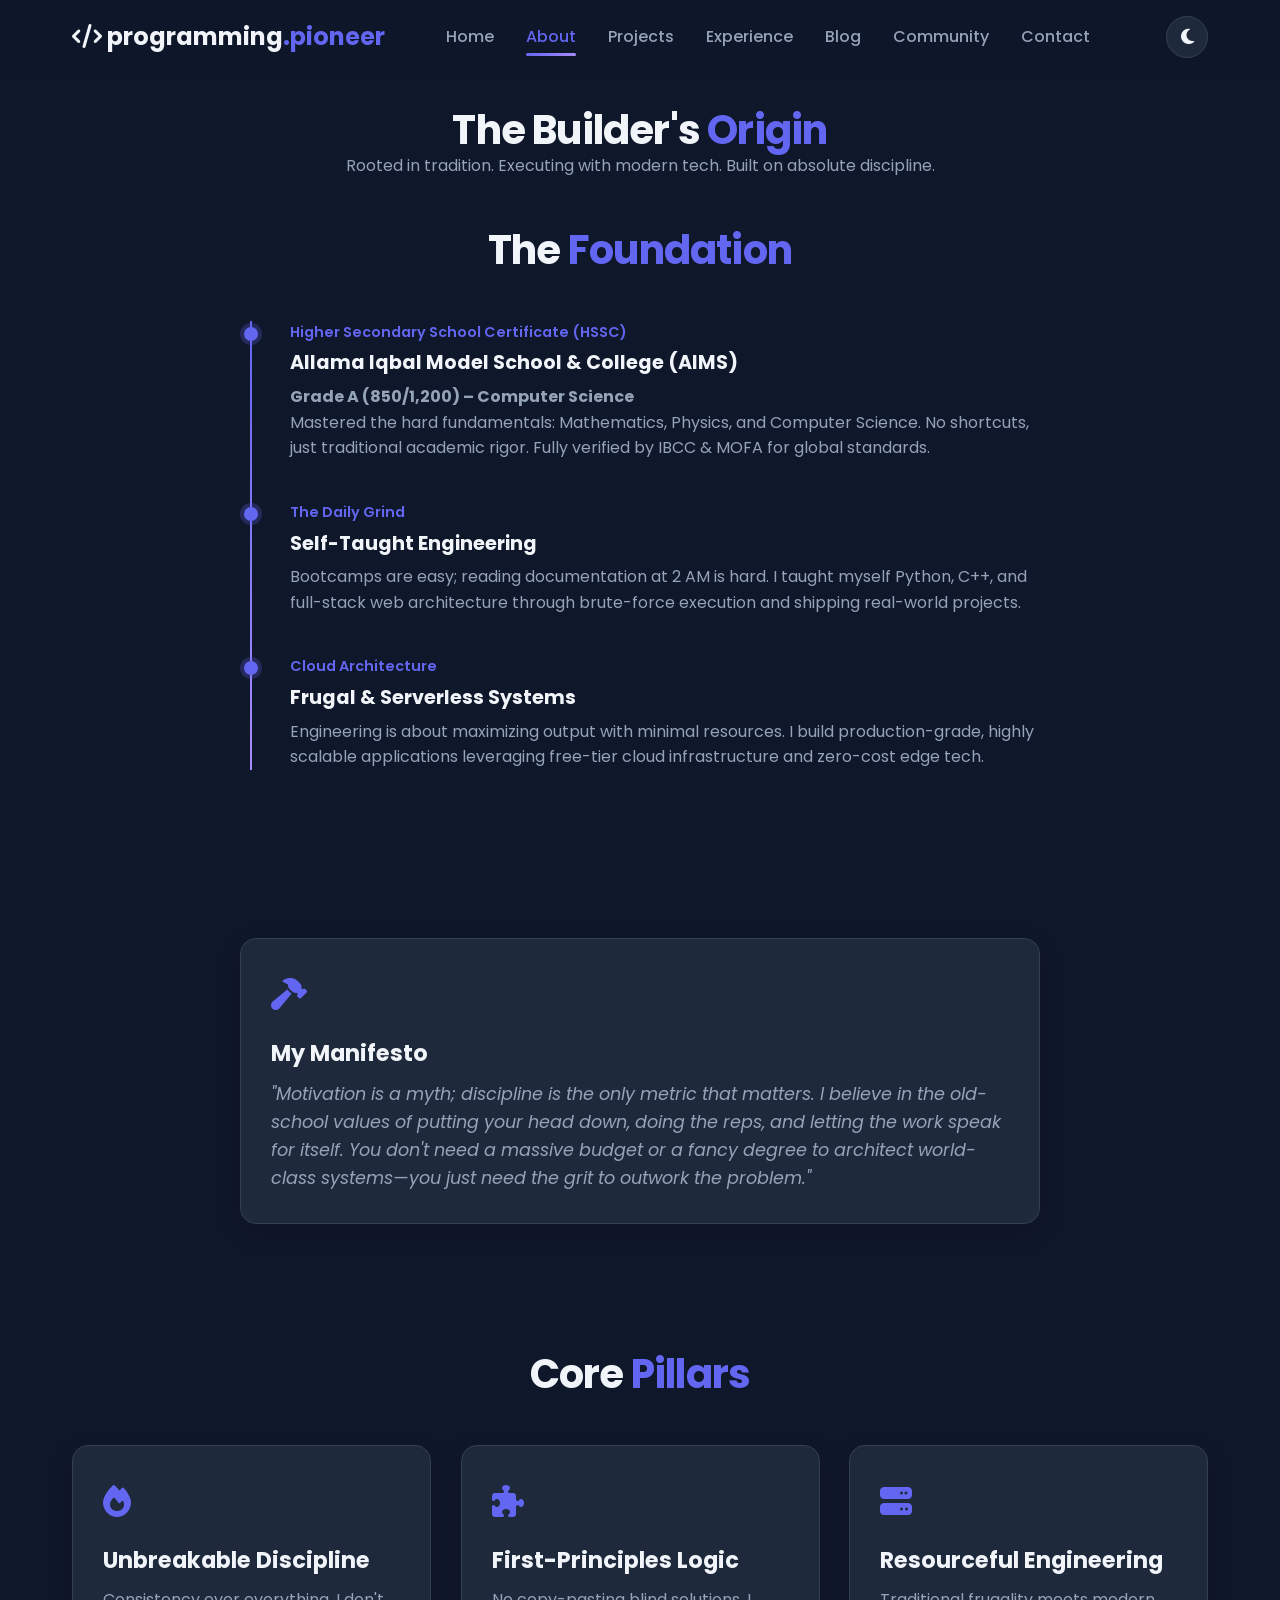
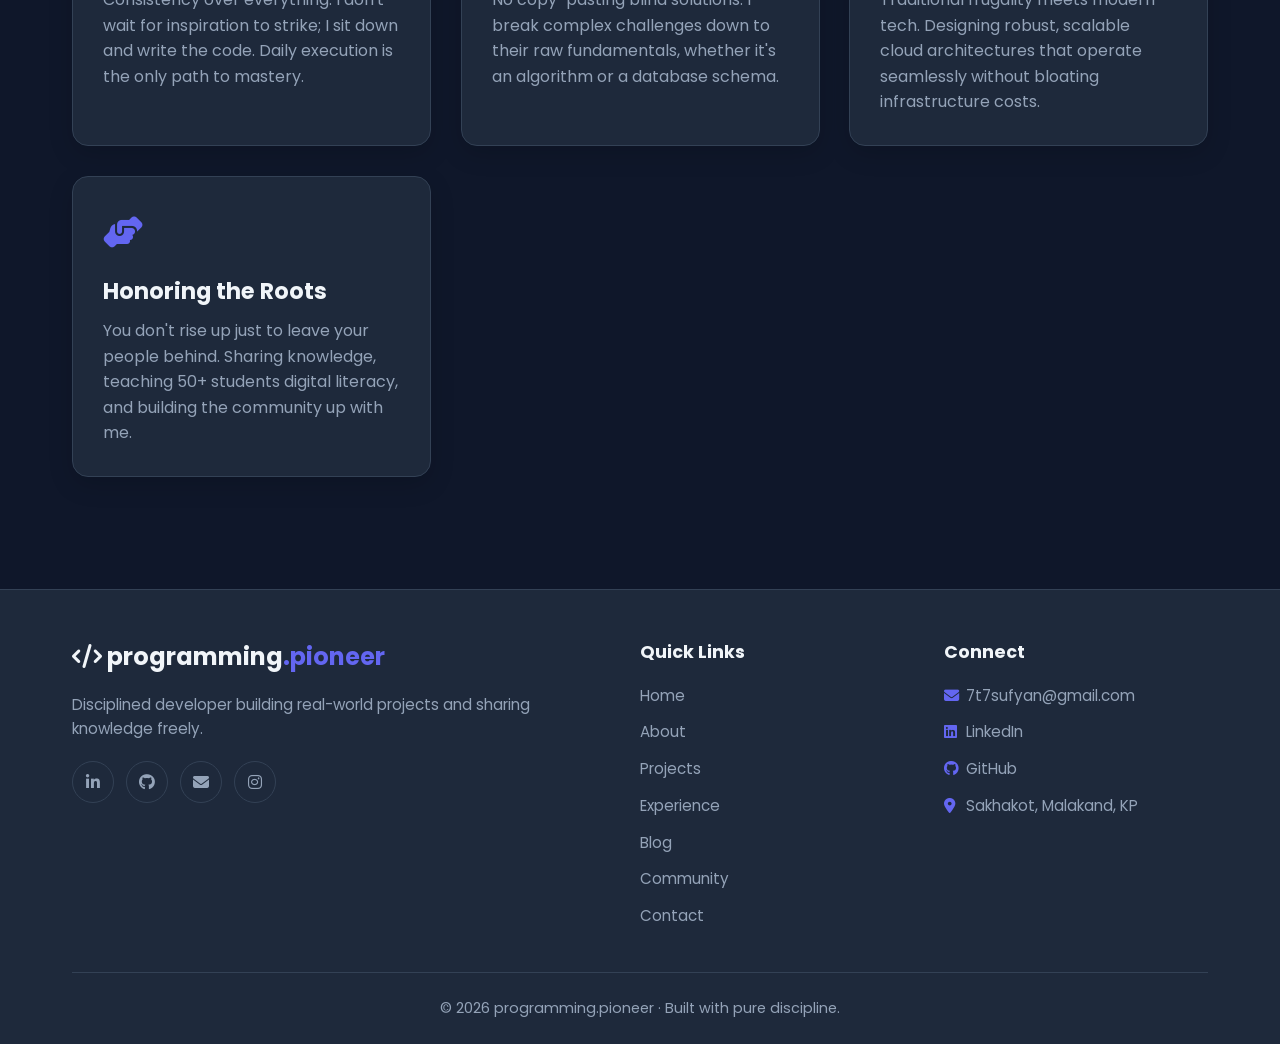
==== commit 96129ba1: "feat(seo): add sitemap.xml, robots.txt, fix footer/nav consistency, seo meta tags and Update all pag" ====
--- a/about.html
+++ b/about.html
@@ -60,6 +60,28 @@
       name="twitter:description"
       content="HSSC Computer Science graduate and self-taught developer."
     />
+    <link rel="canonical" href="https://programmingpioneer.com/about.html" />
+    <script type="application/ld+json">
+    {
+      "@context": "https://schema.org",
+      "@type": "Person",
+      "name": "About The Builder",
+      "url": "https://programmingpioneer.com/about.html",
+      "author": {
+        "@type": "Person",
+        "name": "Sufyan Khan",
+        "url": "https://programmingpioneer.com/",
+        "sameAs": [
+          "https://github.com/programmingpioneer",
+          "https://linkedin.com/in/sufyan-khans",
+          "https://www.instagram.com/programmingpioneer",
+          "https://x.com/programerPioner",
+          "https://t.me/programmingpioneer"
+        ]
+      },
+      "image": "https://pub-8f5fcc3c01514e53b12396f444c45448.r2.dev/portfolio/assets/Cover.png"
+    }
+    </script>
   </head>
   <body>
     <div class="preloader">
@@ -240,6 +262,8 @@
               <li><a href="about.html">About</a></li>
               <li><a href="projects.html">Projects</a></li>
               <li><a href="experience.html">Experience</a></li>
+              <li><a href="blog.html">Blog</a></li>
+              <li><a href="community.html">Community</a></li>
               <li><a href="contact.html">Contact</a></li>
             </ul>
           </div>
--- a/style.css
+++ b/style.css
@@ -13,12 +13,12 @@
     --gradient-accent: linear-gradient(135deg, #6366f1, #a78bfa);
     --radius: 16px;
     --radius-lg: 20px;
-    --transition: 0.3s cubic-bezier(0.4, 0, 0.2, 1);
+    --transition: 0.25s cubic-bezier(0.4, 0, 0.2, 1);
 }
 
 /* ========== GLOBAL RESET ========== */
 * { margin: 0; padding: 0; box-sizing: border-box; }
-html { scroll-behavior: smooth; }
+html { scroll-behavior: smooth; overflow-x: hidden; }
 body {
     font-family: 'Poppins', 'Inter', sans-serif;
     background-color: var(--bg-primary);
@@ -32,7 +32,7 @@
 .wrapper { max-width: 1200px; margin: 0 auto; padding: 0 2rem; }
 
 /* ========== PAGE FADE-IN ========== */
-body { animation: pageFade 0.6s ease forwards; }
+body { animation: pageFade 0.35s ease forwards; }
 @keyframes pageFade {
     from { opacity: 0; }
     to { opacity: 1; }
@@ -117,7 +117,7 @@
     background:
         radial-gradient(circle at 20% 20%, rgba(99,102,241,0.18), transparent 40%),
         radial-gradient(circle at 80% 70%, rgba(167,139,250,0.15), transparent 40%);
-    animation: aurora 8s ease-in-out infinite alternate;
+    /* animation: aurora removed — Level 2 (perf) */
 }
 @keyframes aurora {
     from { opacity: 0.6; transform: translateY(0); }
@@ -140,13 +140,13 @@
 .avatar-wrapper {
     width: 280px; height: 280px; border-radius: 50%;
     background: var(--gradient-accent); padding: 5px;
-    animation: float 6s ease-in-out infinite;
+    animation: float 8s ease-in-out infinite;
     box-shadow: 0 20px 50px var(--accent-glow);
 }
 .avatar { width: 100%; height: 100%; border-radius: 50%; object-fit: cover; border: 4px solid var(--bg-primary); }
 .float-icon {
     position: absolute; font-size: 2rem; color: var(--accent-color);
-    animation: floatIcon 4s ease-in-out infinite;
+    animation: floatIcon 6s ease-in-out infinite;
     width: 56px; height: 56px; display: flex; align-items: center; justify-content: center;
     border-radius: 50%; background: var(--card-bg); border: 1px solid var(--border-color);
 }
@@ -154,13 +154,13 @@
 .icon-2 { top: 70%; left: 0; animation-delay: 1s; }
 .icon-3 { top: 20%; right: 5%; animation-delay: 2s; }
 .icon-4 { bottom: 10%; right: 10%; animation-delay: 0.5s; }
-@keyframes float { 0%,100% { transform: translateY(0); } 50% { transform: translateY(-20px); } }
-@keyframes floatIcon { 0%,100% { transform: translateY(0) rotate(0); } 50% { transform: translateY(-15px) rotate(10deg); } }
+@keyframes float { 0%,100% { transform: translateY(0); } 50% { transform: translateY(-10px); } }
+@keyframes floatIcon { 0%,100% { transform: translateY(0) rotate(0); } 50% { transform: translateY(-8px) rotate(5deg); } }
 
 /* ========== SECTION ========== */
 .section { padding: 4rem 0; }
 .section-header { text-align: center; margin-bottom: 3rem; }
-.section-header h1, .section-header h2 { font-size: 2.5rem; }
+.section-header h1, .section-header h2 { font-size: 2.5rem; letter-spacing: -0.02em; line-height: 1.15; }
 .section-header p { color: var(--text-secondary); }
 
 /* ========== STATS ========== */
@@ -171,7 +171,15 @@
     transition: var(--transition); will-change: transform;
     transform-style: preserve-3d;
 }
-.stat-number { font-size: 2.8rem; font-weight: 800; color: var(--accent-color); }
+.stat-number {
+    font-size: 2.8rem;
+    font-weight: 800;
+    color: var(--accent-color);
+    background: var(--gradient-accent);
+    -webkit-background-clip: text;
+    background-clip: text;
+    -webkit-text-fill-color: transparent;
+}
 .stat-label { color: var(--text-secondary); margin-top: 0.5rem; }
 .stat-card:hover { transform: translateY(-6px); border-color: var(--accent-color); box-shadow: 0 16px 32px var(--accent-glow); }
 
@@ -184,7 +192,7 @@
 .skill-fill {
     height: 100%; width: 0; border-radius: 10px;
     background: var(--gradient-accent);
-    transition: width 1.2s cubic-bezier(0.4, 0, 0.2, 1);
+    transition: width 0.7s cubic-bezier(0.4, 0, 0.2, 1);
 }
 
 /* ========== TECH STACK PILLS ========== */
@@ -530,12 +538,12 @@
 .preloader {
     position: fixed; inset: 0; background: var(--bg-primary); z-index: 9999;
     display: flex; align-items: center; justify-content: center;
-    transition: opacity 0.5s ease, visibility 0.5s ease;
+    transition: opacity 0.35s ease, visibility 0.35s ease;
 }
 .preloader.hidden { opacity: 0; visibility: hidden; }
 .preloader-logo {
     font-size: 2.5rem; font-weight: 800; color: var(--text-primary);
-    animation: pulse 1.2s ease-in-out infinite;
+    animation: pulse 1.5s ease-in-out infinite;
 }
 .preloader-logo span { color: var(--accent-color); }
 @keyframes pulse { 0%,100% { transform: scale(1); opacity: 1; } 50% { transform: scale(1.15); opacity: 0.7; } }
@@ -563,11 +571,11 @@
 html.js .reveal-left,
 html.js .reveal-right {
     opacity: 0;
-    transition: opacity 0.7s ease, transform 0.7s ease;
-}
-html.js .reveal { transform: translateY(30px); }
-html.js .reveal-left { transform: translateX(-60px); }
-html.js .reveal-right { transform: translateX(60px); }
+    transition: opacity 0.4s ease, transform 0.4s ease;
+}
+html.js .reveal { transform: translateY(20px); }
+html.js .reveal-left { transform: translateX(-20px); }
+html.js .reveal-right { transform: translateX(20px); }
 html.js .reveal.revealed,
 html.js .reveal-left.revealed,
 html.js .reveal-right.revealed {
@@ -594,13 +602,15 @@
         transition: right 0.35s ease; z-index: 950;
     }
     .nav-links.active { right: 0; }
-    .nav-links a { opacity: 0; transform: translateX(20px); transition: opacity 0.3s, transform 0.3s, color 0.3s; }
+    .nav-links a { opacity: 0; transform: translateX(20px); transition: opacity 0.25s, transform 0.25s, color 0.25s; }
     .nav-links.active a { opacity: 1; transform: translateX(0); }
     .nav-links.active a:nth-child(1) { transition-delay: 0.1s; }
     .nav-links.active a:nth-child(2) { transition-delay: 0.15s; }
     .nav-links.active a:nth-child(3) { transition-delay: 0.2s; }
     .nav-links.active a:nth-child(4) { transition-delay: 0.25s; }
     .nav-links.active a:nth-child(5) { transition-delay: 0.3s; }
+    .nav-links.active a:nth-child(6) { transition-delay: 0.35s; }
+    .nav-links.active a:nth-child(7) { transition-delay: 0.4s; }
     .hamburger { display: block; z-index: 960; }
 
     /* Hero stack */
@@ -633,8 +643,8 @@
     .map-wrapper iframe { height: 240px; }
 
     /* Reduced side-reveal distance on mobile */
-    html.js .reveal-left { transform: translateX(-30px); }
-    html.js .reveal-right { transform: translateX(30px); }
+    html.js .reveal-left { transform: translateX(-12px); }
+    html.js .reveal-right { transform: translateX(12px); }
 }
 
 /* ========== RESPONSIVE (SMALL MOBILE ≤480px) ========== */
@@ -1236,4 +1246,345 @@
     .links-wall { gap: 10px; }
     .link-card { padding: 1rem 0.5rem; }
     .link-card p { font-size: 0.7rem; }
-}+}
+
+/* ========== CUSTOM SCROLLBAR ========== */
+::-webkit-scrollbar { width: 10px; height: 10px; }
+::-webkit-scrollbar-track { background: var(--bg-primary); }
+::-webkit-scrollbar-thumb {
+    background: var(--border-color);
+    border-radius: 5px;
+    border: 2px solid var(--bg-primary);
+}
+::-webkit-scrollbar-thumb:hover { background: var(--accent-color); }
+
+/* ========== FOCUS VISIBLE ========== */
+:focus-visible {
+    outline: 2px solid var(--accent-color);
+    outline-offset: 3px;
+    border-radius: 4px;
+}
+.btn-primary:focus-visible,
+.btn-secondary:focus-visible {
+    outline: 2px solid var(--accent-hover);
+    outline-offset: 3px;
+}
+
+/* ========== PROJECT GRID — equal heights + bottom-aligned CTAs ========== */
+.projects-grid {
+    align-items: stretch;
+}
+.projects-grid .project-card {
+    display: flex;
+    flex-direction: column;
+    min-height: 520px;
+}
+.projects-grid .project-card .thumb-wrap { order: 0; }
+.projects-grid .project-card h2            { order: 1; }
+.projects-grid .project-card .tech-tags    { order: 2; }
+.projects-grid .project-card p             { order: 3; }
+.projects-grid .project-card .card-links {
+    order: 4;
+    margin-top: auto;
+    padding-top: 0.6rem;
+}
+.projects-grid .project-card .details-btn {
+    order: 5;
+    align-self: flex-start;
+    margin-top: 0.9rem;
+}
+
+/* ========== FEATURED PROJECTS â€” equal height + bottom-aligned links ========== */
+.featured-grid {
+    align-items: stretch;
+}
+.featured-grid .project-card {
+    display: flex;
+    flex-direction: column;
+    min-height: 340px;
+}
+.featured-grid .project-card h2 {
+    margin-bottom: 0.4rem;
+    line-height: 1.3;
+}
+.featured-grid .project-card .tech-tags {
+    margin: 0.6rem 0 1rem;
+}
+.featured-grid .project-card p {
+    flex: 1;
+    margin-bottom: 0;
+}
+.featured-grid .project-card .card-links {
+    margin-top: auto;
+    padding-top: 1rem;
+    border-top: 1px solid var(--border-color);
+}
+
+/* ========== MODERN SKILLS GRID (9-item responsive) ========== */
+.skills-grid {
+    display: grid;
+    grid-template-columns: repeat(3, 1fr);
+    gap: 18px;
+}
+.skill-item {
+    background: var(--card-bg);
+    border: 1px solid var(--border-color);
+    border-radius: var(--radius);
+    padding: 1.15rem 1.25rem;
+    transition: var(--transition);
+    position: relative;
+    overflow: hidden;
+}
+.skill-item::before {
+    content: '';
+    position: absolute;
+    top: 0; left: 0; right: 0;
+    height: 3px;
+    background: var(--gradient-accent);
+    transform: scaleX(0);
+    transform-origin: left;
+    transition: transform 0.35s ease;
+}
+.skill-item:hover::before { transform: scaleX(1); }
+.skill-item:hover {
+    transform: translateY(-4px);
+    border-color: var(--accent-color);
+    box-shadow: 0 14px 30px var(--accent-glow);
+}
+.skill-name {
+    display: flex;
+    justify-content: space-between;
+    align-items: center;
+    gap: 10px;
+    margin-bottom: 0.8rem;
+    font-weight: 600;
+    font-size: 0.95rem;
+}
+.skill-name > span:first-child {
+    display: inline-flex;
+    align-items: center;
+    gap: 9px;
+}
+.skill-icon {
+    font-size: 1.05rem;
+    color: var(--accent-color);
+    width: 20px;
+    text-align: center;
+    display: inline-block;
+}
+.skill-percent {
+    color: var(--accent-color);
+    background: rgba(99, 102, 241, 0.13);
+    padding: 3px 10px;
+    border-radius: 20px;
+    font-size: 0.78rem;
+    font-weight: 700;
+    letter-spacing: 0.3px;
+    white-space: nowrap;
+}
+.skill-bar {
+    height: 7px;
+    background: var(--bg-primary);
+    border-radius: 10px;
+    overflow: hidden;
+}
+.skill-fill {
+    height: 100%;
+    width: 0;
+    border-radius: 10px;
+    background: var(--gradient-accent);
+    transition: width 0.7s cubic-bezier(0.4, 0, 0.2, 1);
+}
+[data-theme="light"] .skill-percent {
+    background: rgba(79, 70, 229, 0.13);
+}
+
+@media (max-width: 900px) {
+    .skills-grid { grid-template-columns: repeat(2, 1fr); gap: 14px; }
+}
+@media (max-width: 560px) {
+    .skills-grid { grid-template-columns: 1fr; gap: 12px; }
+    .skill-item { padding: 1rem 1.1rem; }
+    .skill-name { font-size: 0.9rem; margin-bottom: 0.7rem; }
+}
+
+/* ========== COMMUNITY CTA BANNER ========== */
+.community-cta {
+    max-width: 900px;
+    margin: 0 auto;
+    background: var(--gradient-accent);
+    border-radius: var(--radius-lg);
+    padding: 2.5rem 2rem;
+    text-align: center;
+    color: #fff;
+    position: relative;
+    overflow: hidden;
+    box-shadow: 0 20px 50px var(--accent-glow);
+}
+.community-cta::before {
+    content: '';
+    position: absolute;
+    top: -50%; right: -50%;
+    width: 200%; height: 200%;
+    background: radial-gradient(circle, rgba(255,255,255,0.12), transparent 60%);
+    pointer-events: none;
+}
+.cta-badge {
+    display: inline-block;
+    background: rgba(255,255,255,0.2);
+    padding: 6px 16px;
+    border-radius: 30px;
+    font-size: 0.8rem;
+    font-weight: 600;
+    letter-spacing: 1px;
+    text-transform: uppercase;
+    margin-bottom: 1rem;
+}
+.cta-badge i { margin-right: 6px; }
+.community-cta h2 {
+    font-size: 1.9rem;
+    margin-bottom: 0.5rem;
+    color: #fff;
+    position: relative;
+}
+.cta-highlight {
+    background: rgba(255,255,255,0.25);
+    padding: 0 10px;
+    border-radius: 8px;
+}
+.community-cta p {
+    color: rgba(255,255,255,0.9);
+    margin-bottom: 1.6rem;
+    font-size: 1rem;
+    position: relative;
+}
+.cta-buttons {
+    display: flex;
+    gap: 12px;
+    justify-content: center;
+    flex-wrap: wrap;
+    position: relative;
+}
+.community-cta .btn-primary,
+.community-cta .btn-secondary {
+    background: #fff;
+    color: var(--accent-color);
+    border: 2px solid #fff;
+}
+.community-cta .btn-secondary {
+    background: transparent;
+    color: #fff;
+    border-color: rgba(255,255,255,0.8);
+}
+.community-cta .btn-primary:hover {
+    background: #f1f5f9;
+    box-shadow: 0 12px 30px rgba(0,0,0,0.25);
+}
+.community-cta .btn-secondary:hover {
+    background: rgba(255,255,255,0.15);
+    color: #fff;
+    border-color: #fff;
+}
+
+/* ========== TESTIMONIALS ========== */
+.testimonials-grid {
+    display: grid;
+    grid-template-columns: repeat(3, 1fr);
+    gap: 24px;
+    align-items: stretch;
+}
+.testimonial-card {
+    background: var(--card-bg);
+    border: 1px solid var(--border-color);
+    border-radius: var(--radius);
+    padding: 2rem 1.6rem 1.6rem;
+    display: flex;
+    flex-direction: column;
+    transition: var(--transition);
+    position: relative;
+    overflow: hidden;
+}
+.testimonial-card::before {
+    content: '';
+    position: absolute;
+    top: 0; left: 0; right: 0;
+    height: 3px;
+    background: var(--gradient-accent);
+    transform: scaleX(0);
+    transform-origin: left;
+    transition: transform 0.35s ease;
+}
+.testimonial-card:hover::before { transform: scaleX(1); }
+.testimonial-card:hover {
+    transform: translateY(-6px);
+    border-color: var(--accent-color);
+    box-shadow: 0 16px 36px var(--accent-glow);
+}
+.testimonial-quote {
+    color: var(--accent-color);
+    font-size: 1.5rem;
+    margin-bottom: 0.8rem;
+    opacity: 0.7;
+}
+.testimonial-text {
+    color: var(--text-secondary);
+    line-height: 1.75;
+    font-size: 0.95rem;
+    margin-bottom: 1.6rem;
+    flex: 1;
+    font-style: italic;
+}
+.testimonial-author {
+    display: flex;
+    align-items: center;
+    gap: 12px;
+    padding-top: 1rem;
+    border-top: 1px solid var(--border-color);
+}
+.testimonial-avatar {
+    width: 46px;
+    height: 46px;
+    border-radius: 50%;
+    background: var(--gradient-accent);
+    color: #fff;
+    display: flex;
+    align-items: center;
+    justify-content: center;
+    font-weight: 700;
+    font-size: 1.1rem;
+    flex-shrink: 0;
+}
+.testimonial-author h4 {
+    margin: 0;
+    font-size: 0.95rem;
+    color: var(--text-primary);
+}
+.testimonial-author span {
+    font-size: 0.8rem;
+    color: var(--text-secondary);
+}
+[data-theme="light"] .testimonial-card {
+    box-shadow: 0 4px 16px rgba(15, 23, 42, 0.06);
+}
+[data-theme="light"] .testimonial-card:hover {
+    box-shadow: 0 16px 32px rgba(79, 70, 229, 0.18);
+}
+
+@media (max-width: 900px) {
+    .testimonials-grid { grid-template-columns: 1fr; gap: 18px; }
+}
+@media (max-width: 600px) {
+    .community-cta { padding: 2rem 1.2rem; }
+    .community-cta h2 { font-size: 1.4rem; }
+    .community-cta p { font-size: 0.9rem; }
+    .cta-buttons { flex-direction: column; }
+    .cta-buttons .btn-primary,
+    .cta-buttons .btn-secondary { width: 100%; justify-content: center; }
+}
+
+/* Testimonial avatar as <img> */
+img.testimonial-avatar {
+    display: block;
+    object-fit: cover;
+    background: none;
+}
